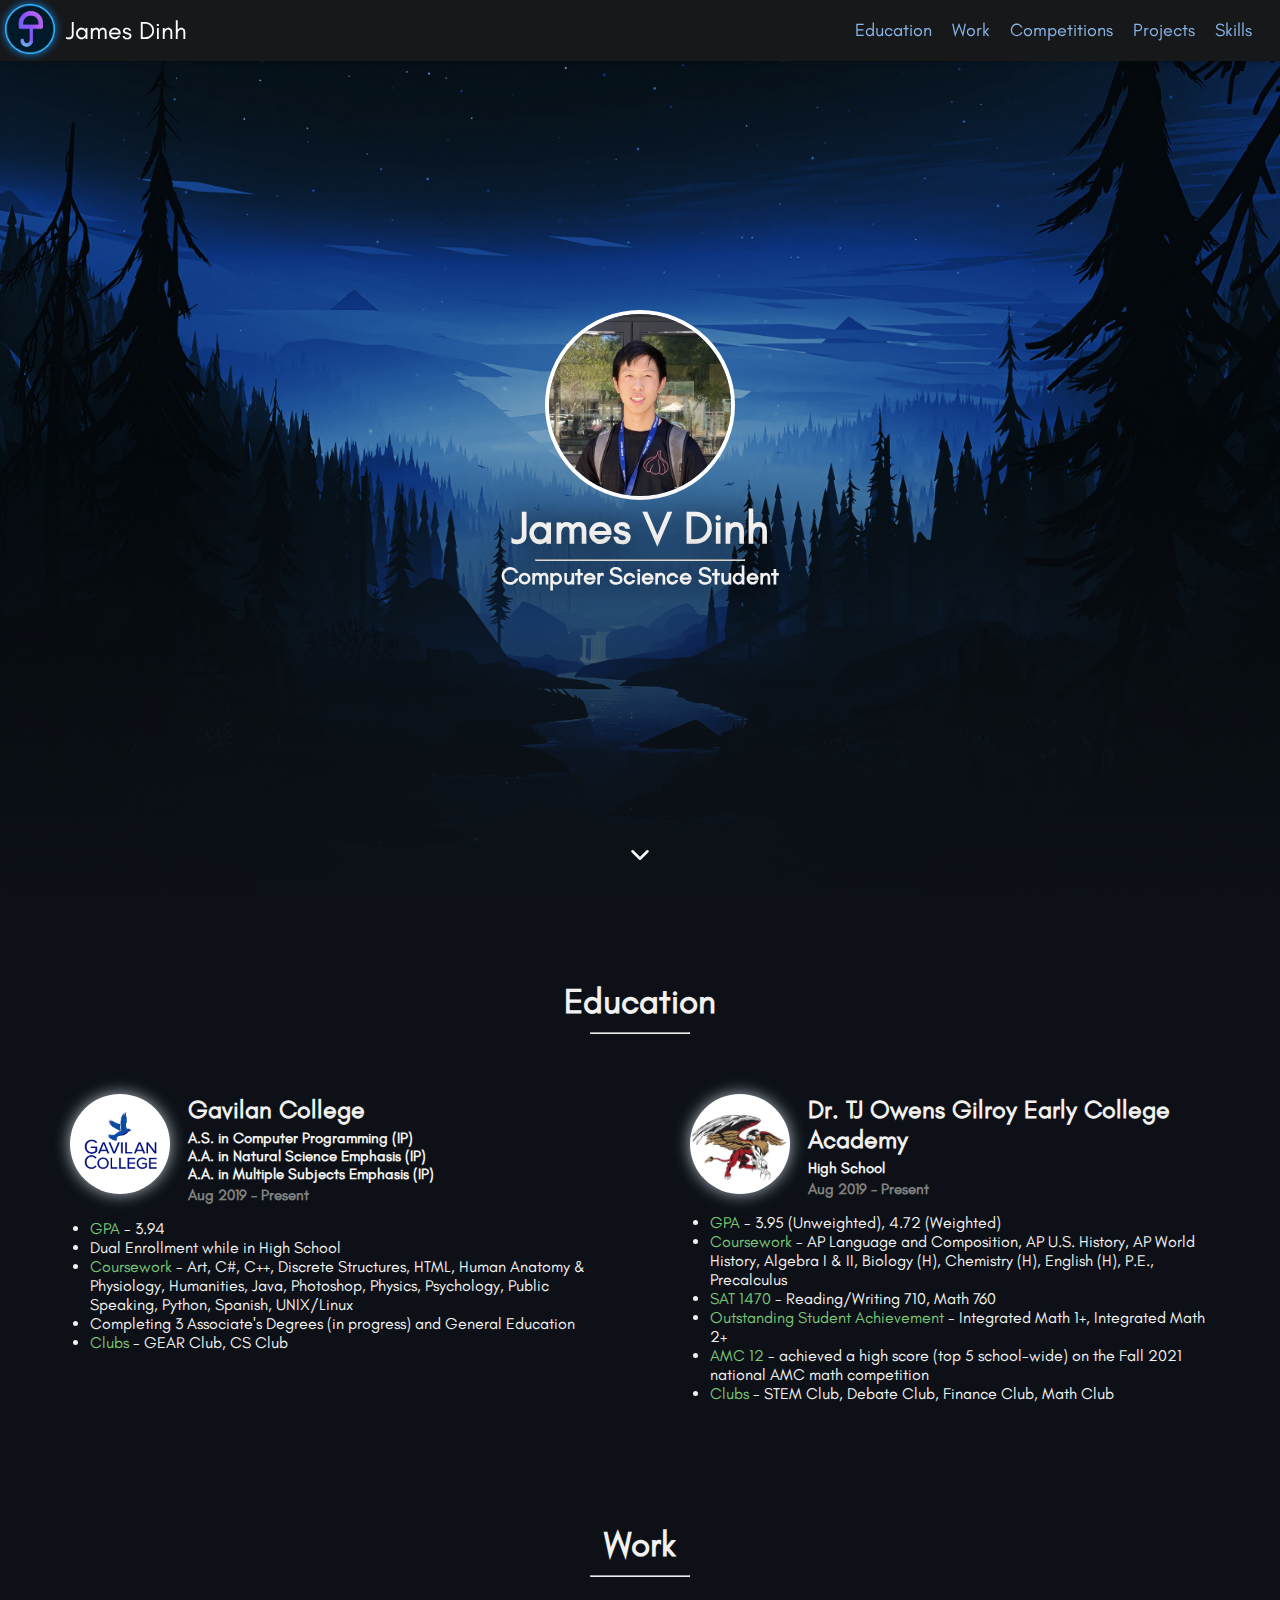
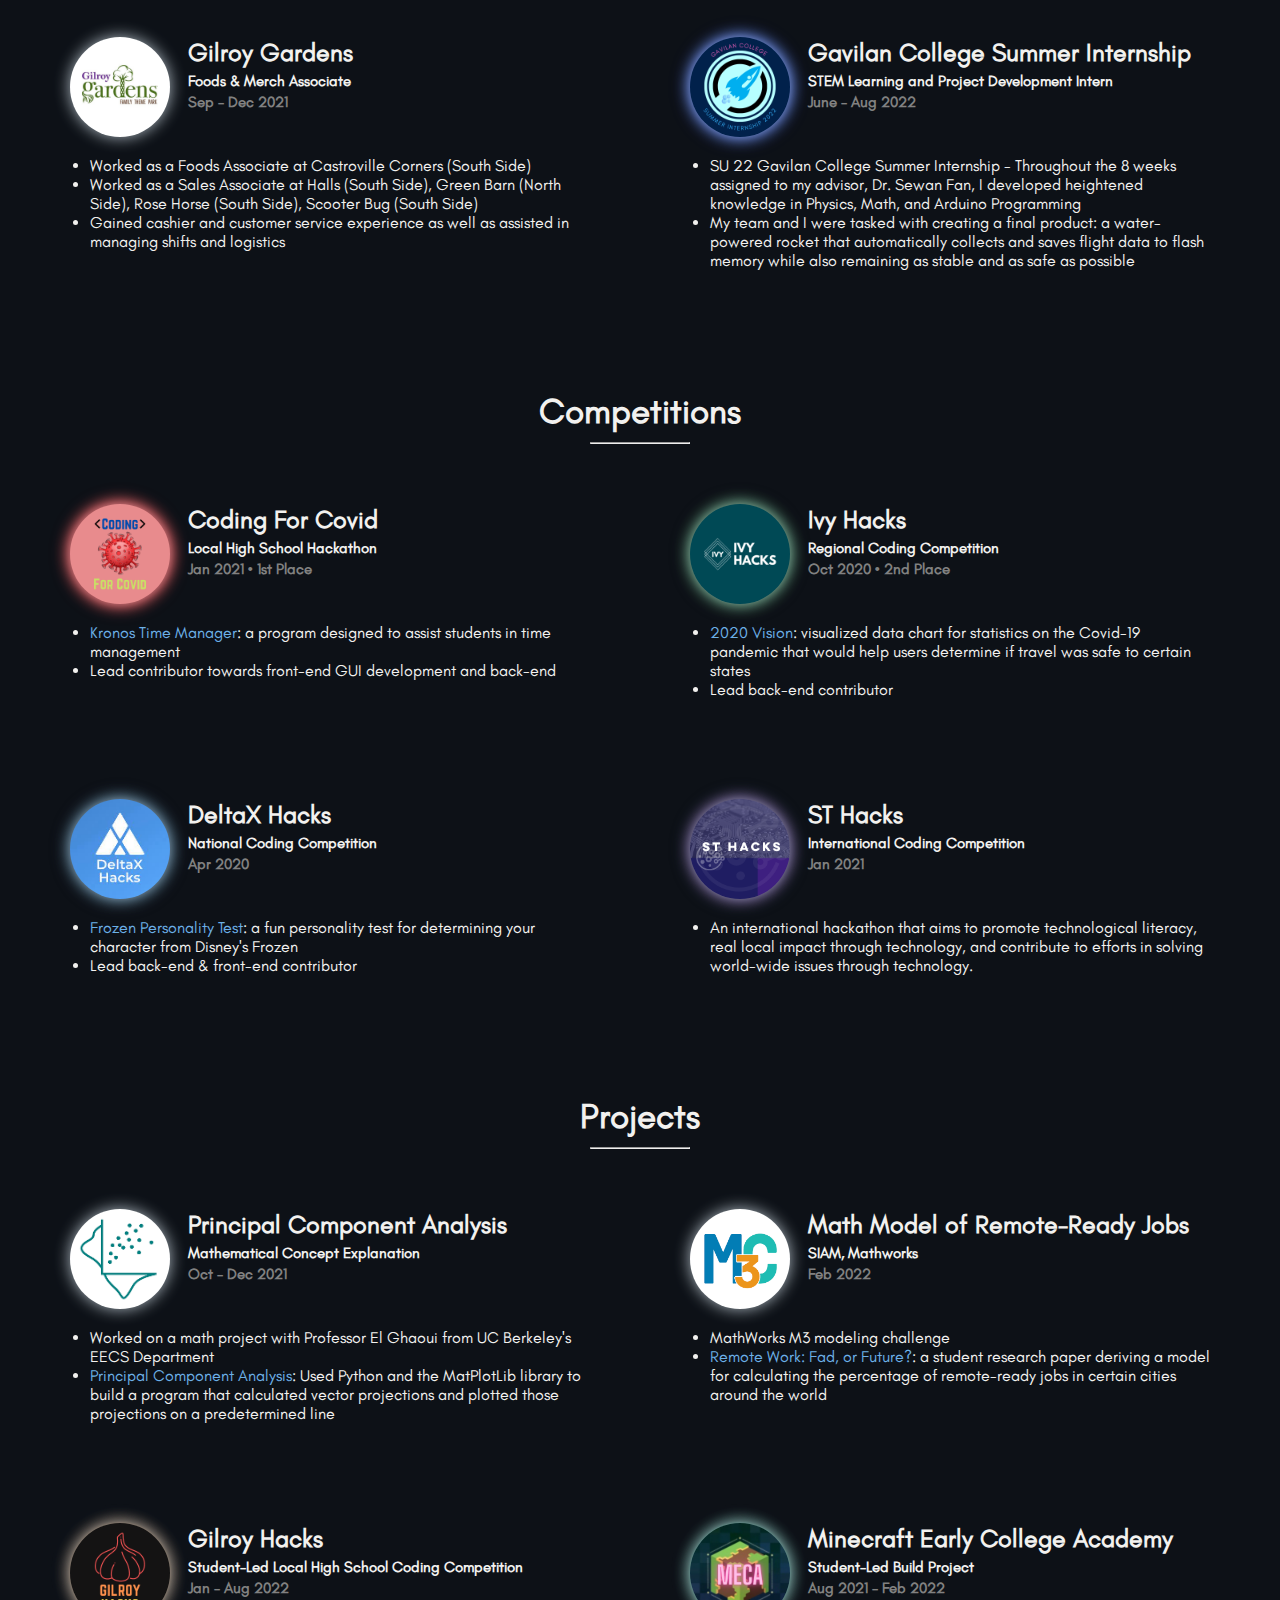
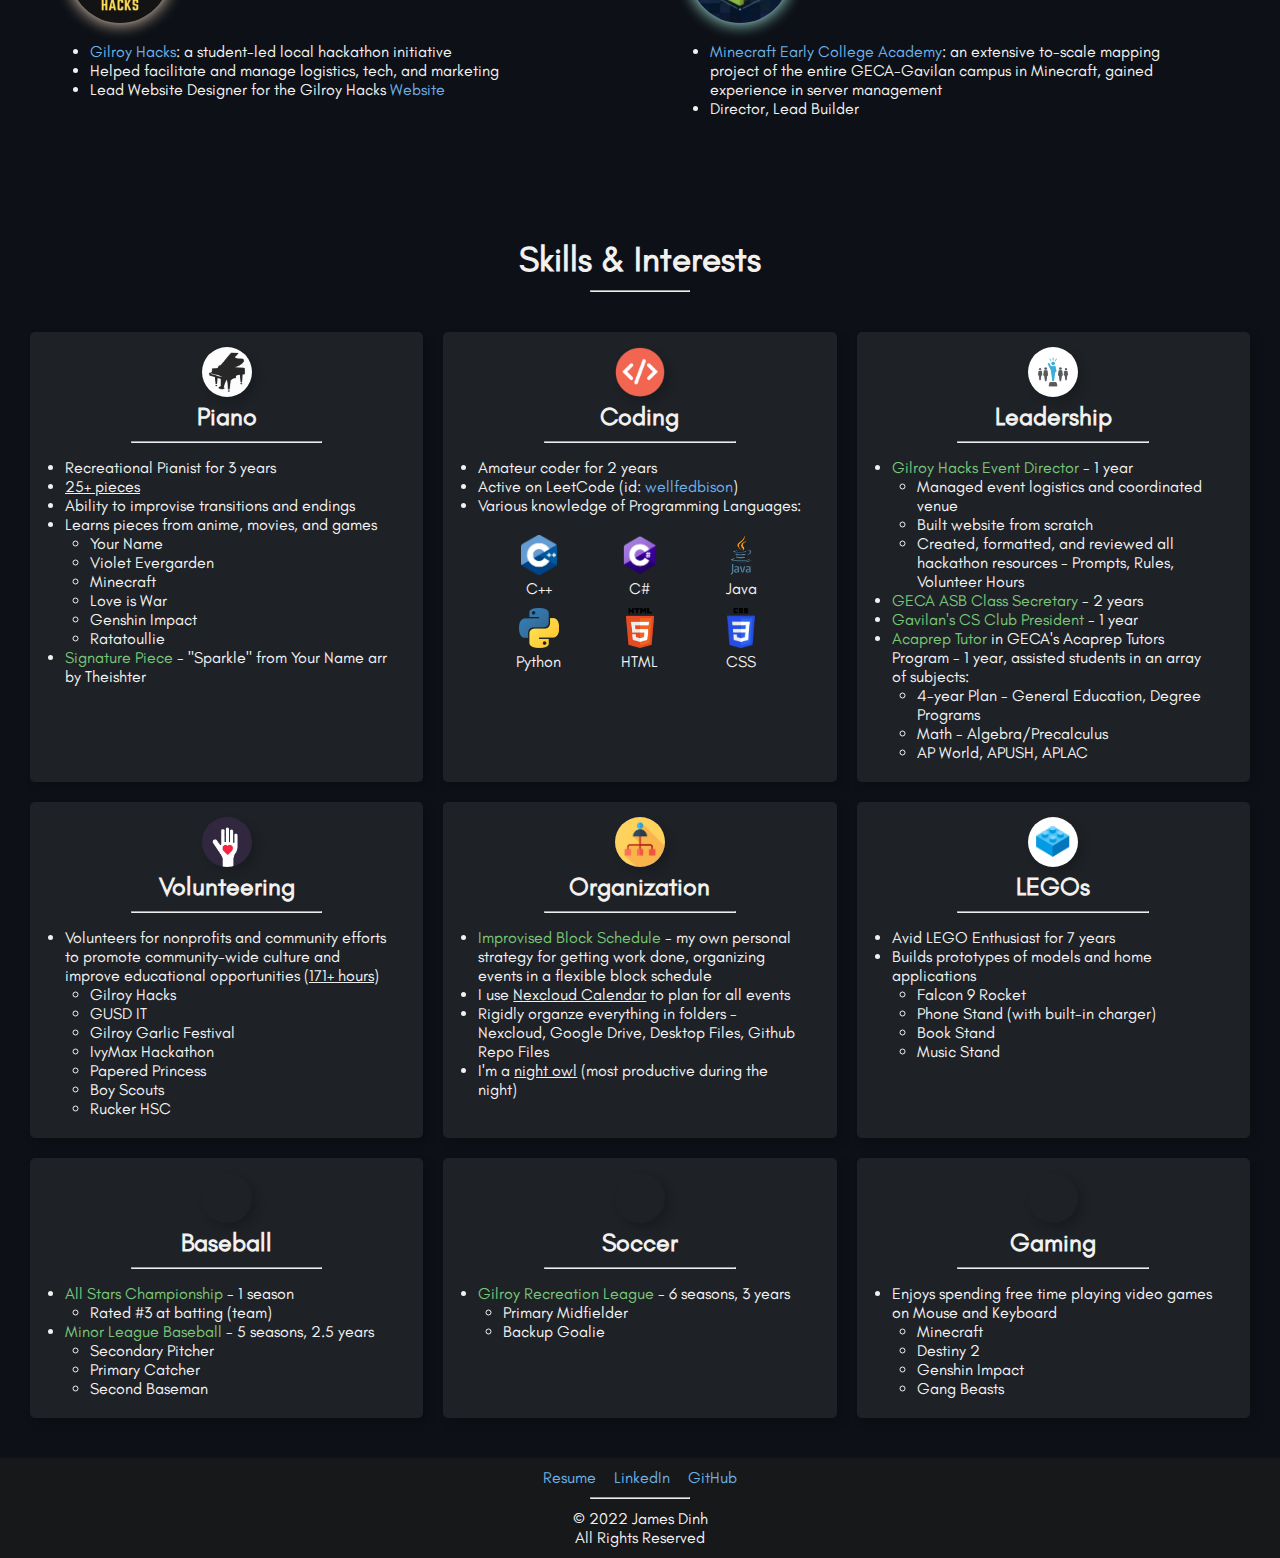
==== index.html @ d9f2cdf8 "Updated Leadership" ====
<!DOCTYPE html>
<html lang="en">
<!-- 
    Hello! Welcome to my source code... all built from scratch! For Questions or Comments, contact me at jamesdinh77 (at) protonmail (dot) com.
-->
<head>
    <meta charset="utf-8"/>
    <meta name="viewport" content="width=device-width, initial-scale=1, shrink-to-fit=no">
    <meta http-equiv="X-UA-Compatible" content="IE=edge">
    
    <title>James Dinh - Computer Science Student</title>
    <link href="css/jamesdinh.css" rel="stylesheet" type="text/css" media="all">
    <link rel="icon" href="img/jd.png">
    <meta name="author" content="James Dinh">
    <meta name="copyright" content="This site and its pages are Copyright (c) 2022 James Dinh All Rights Reserved.">
    <meta name="description" content="James Dinh - A Computer Science student aspiring to be a software engineer">
    <meta name="keywords" content="James Dinh, James V Dinh, James Vu Dinh, jamesvdinh, GECA, Dr. TJ Owens Gilroy Early College Academy, Gavilan College, Computer Science, CS">
    
    <script defer data-domain="jamesdinh.me" src="https://plausible.jamesdinh.me/js/plausible.js"></script>
    <style>
        @font-face {
            font-family: "Glacial Indifference";
            src: url("font/GlacialIndifference-Regular.otf") format('opentype');
            font-display: swap;
        }

        body {
            position: relative;
            background-color: #0d1117 !important;
            background-image: "../img/mountains.jpg";
            color: #f2f1ef !important;
            font-family: "Glacial Indifference";
        }
    </style>
    <!--For icons, go here: https://iconsvg.xyz/ -->
</head>

<body>
    <!--Nav-->
    <nav>
        <a href="./">
            <img id="logo" src="img/jd.png" height="50" width="50" alt="logo"/>
            <div id="title">James Dinh</div>
        </a>
        <input type="checkbox" id="check">
        <label for="check" class="checkbtn">
            <p id="cat">ᓚᘏᗢ</p> <img src="img/bars.png" height="20" width="25" alt="Bars"/>
        </label>
        <ul>
            <li><a onclick="uncheck('check')" href="#education">Education</a></li>
            <li><a onclick="uncheck('check')" href="#work">Work</a></li>
            <li><a onclick="uncheck('check')" href="#competitions">Competitions</a></li>
            <li><a onclick="uncheck('check')" href="#projects">Projects</a></li>
            <li><a onclick="uncheck('check')" href="#skills">Skills</a></li>
        </ul>
    </nav>
    <!--Front Page-->
    <header>
        <div class="entrance-background">
            <!--JavaScript to change background when Day/Night-->
            <script src="js/dynamic-background.js"></script>
            <div id="entrance">
                <img id="profile" src="img/profile_2.jpg" alt="Profile"/>
                <h1 id="entrance-title">James V Dinh</h1>
                <hr id="entrance-line">
                <h2 id="entrance-subtitle">Computer Science Student</h2>
                <div id="entrance-arrow">
                    <a href="#education" class="link">
                        <svg xmlns="http://www.w3.org/2000/svg" width="30" height="30" viewBox="0 0 24 24" fill="none" stroke="#fff" stroke-width="2" stroke-linecap="round" stroke-linejoin="round"><path d="M6 9l6 6 6-6"/></svg>
                    </a>
                </div>
        </div>
    </header>
    <!--Main Content-->
    <main>
        <section id="education">
            <h2 class="topic">Education</h2>
            <hr class="line">
            <div class="topic-container">
                <article class="topic-box">
                    <div class="article-header">
                        <div class="article-img">
                            <img src="img/gavilan.png" loading="lazy" alt="Gavilan Logo">
                        </div>
                        <div class="article-title-box">
                            <h3 class="article-title">Gavilan College</h3>
                            <h4 class="article-subtitle">
                                A.S. in Computer Programming (IP)<br>
                                A.A. in Natural Science Emphasis (IP)<br>
                                A.A. in Multiple Subjects Emphasis (IP)
                            </h4>
                            <h5 class="article-date">Aug 2019 - Present</h5>
                        </div>
                    </div>
                    <div class="article-description">
                        <ul>
                            <li><span class="description-header">GPA</span> - 3.94</li>
                            <li>Dual Enrollment while in High School</li>
                            <li><span class="description-header">Coursework</span> - Art, C#, C++, Discrete Structures, HTML, Human Anatomy & Physiology, Humanities, Java, Photoshop, Physics, Psychology, Public Speaking, Python, Spanish, UNIX/Linux</li>
                            <li>Completing 3 Associate's Degrees (in progress) and General Education</li>
                            <li><span class="description-header">Clubs</span> - GEAR Club, CS Club</li>
                        </ul>
                    </div>
                </article>
                <article class="topic-box">
                    <div class="article-header">
                        <div class="article-img">
                            <img src="img/geca.jpg" loading="lazy" alt="GECA Logo">
                        </div>
                        <div class="article-title-box">
                            <h3 class="article-title">Dr. TJ Owens Gilroy Early College Academy</h3>
                            <h4 class="article-subtitle">High School</h4>
                            <h5 class="article-date">Aug 2019 - Present</h5>
                        </div>
                    </div>
                    <div class="article-description">
                        <ul>
                            <li><span class="description-header">GPA</span> - 3.95 (Unweighted), 4.72 (Weighted)</li>
                            <li><span class="description-header">Coursework</span> - AP Language and Composition, AP U.S. History, AP World History, Algebra I & II, Biology (H), Chemistry (H), English (H), P.E., Precalculus</li>
                            <li><span class="description-header">SAT 1470</span> - Reading/Writing 710, Math 760</li>
                            <li><span class="description-header">Outstanding Student Achievement</span> - Integrated Math 1+, Integrated Math 2+</li>
                            <li><span class="description-header">AMC 12</span> - achieved a high score (top 5 school-wide) on the Fall 2021 national AMC math competition</li>
                            <li><span class="description-header">Clubs</span> - STEM Club, Debate Club, Finance Club, Math Club</li>
                        </ul>
                    </div>
                </article>
            </div>
        </section>
        <section id="work">
            <h2 class="topic">Work</h2>
            <hr class="line">
            <div class="topic-container">
                <article class="topic-box">
                    <div class="article-header">
                        <div class="article-img">
                            <img src="img/gilroy-gardens.png" loading="lazy" alt="Gilroy Gardens Logo">
                        </div>
                        <div class="article-title-box">
                            <h3 class="article-title">Gilroy Gardens</h3>
                            <h4 class="article-subtitle">Foods & Merch Associate</h4>
                            <h5 class="article-date">Sep - Dec 2021</h5>
                        </div>
                    </div>
                    <div class="article-description">
                        <ul>
                            <li>Worked as a Foods Associate at Castroville Corners (South Side)</li>
                            <li>Worked as a Sales Associate at Halls (South Side), Green Barn (North Side), Rose Horse (South Side), Scooter Bug (South Side)</li>
                            <li>Gained cashier and customer service experience as well as assisted in managing shifts and logistics</li>
                        </ul>
                    </div>
                </article>
                <article class="topic-box">
                    <div class="article-header">
                        <div class="article-img" id="Gav-Summer-Internship">
                            <img src="img/gavilan-summer-internship.png" loading="lazy" alt="Gavilan Summer Internship Logo">
                        </div>
                        <div class="article-title-box">
                            <h3 class="article-title">Gavilan College Summer Internship</h3>
                            <h4 class="article-subtitle">STEM Learning and Project Development Intern</h4>
                            <h5 class="article-date">June - Aug 2022</h5>
                        </div>
                    </div>
                    <div class="article-description">
                        <ul>
                            <li>SU 22 Gavilan College Summer Internship - Throughout the 8 weeks assigned to my advisor, Dr. Sewan Fan, I developed heightened knowledge in Physics, Math, and Arduino Programming</li>
                            <li>My team and I were tasked with creating a final product: a water-powered rocket that automatically collects and saves flight data to flash memory while also remaining as stable and as safe as possible</li>
                        </ul>
                    </div>
                </article>
            </div>
        </section>
        <section id="competitions">
            <h2 class="topic">Competitions</h2>
            <hr class="line">
            <div class="topic-container">
                <article class="topic-box">
                    <div class="article-header">
                        <div class="article-img" id="Coding-For-Covid">
                            <img src="img/coding-for-covid.png" loading="lazy" alt="Coding For Covid Logo">
                        </div>
                        <div class="article-title-box">
                            <h3 class="article-title">Coding For Covid</h3>
                            <h4 class="article-subtitle">Local High School Hackathon</h4>
                            <h5 class="article-date">Jan 2021 • 1st Place</h5>
                        </div>
                    </div>
                    <div class="article-description">
                        <ul>
                            <li><a class="link" target="_blank" href="https://github.com/wellfedbison/Kronos">Kronos Time Manager</a>: a program designed to assist students in time management</li>
                            <li>Lead contributor towards front-end GUI development and back-end</li>
                        </ul>
                    </div>
                </article>
                <article class="topic-box">
                    <div class="article-header">
                        <div class="article-img" id="IvyHacks">
                            <img src="img/ivy-hacks.png" loading="lazy" alt="IvyHacks Logo">
                        </div>
                        <div class="article-title-box">
                            <h3 class="article-title">Ivy Hacks</h3>
                            <h4 class="article-subtitle">Regional Coding Competition</h4>
                            <h5 class="article-date">Oct 2020 • 2nd Place</h5>
                        </div>
                    </div>
                    <div class="article-description">
                        <ul>
                            <li><a class="link" target="_blank" href="https://github.com/wellfedbison/2020-Vision">2020 Vision</a>: visualized data chart for statistics on the Covid-19 pandemic that would help users determine if travel was safe to certain states</li>
                            <li>Lead back-end contributor</li>
                        </ul>
                    </div>
                </article>
                <article class="topic-box">
                    <div class="article-header">
                        <div class="article-img" id="DeltaX">
                            <img src="img/deltax-hacks.jpg" loading="lazy" alt="DeltaX Hacks Logo">
                        </div>
                        <div class="article-title-box">
                            <h3 class="article-title">DeltaX Hacks</h3>
                            <h4 class="article-subtitle">National Coding Competition</h4>
                            <h5 class="article-date">Apr 2020</h5>
                        </div>
                    </div>
                    <div class="article-description">
                        <ul>
                            <li><a class="link" target="_blank" href="https://github.com/wellfedbison/Frozen-Personality-Test">Frozen Personality Test</a>: a fun personality test for determining your character from Disney's Frozen</li>
                            <li>Lead back-end & front-end contributor</li>
                        </ul>
                    </div>
                </article>
                <article class="topic-box">
                    <div class="article-header">
                        <div class="article-img" id="STHacks">
                            <img src="img/st-hacks.png" loading="lazy" alt="DeltaX Hacks Logo">
                        </div>
                        <div class="article-title-box">
                            <h3 class="article-title">ST Hacks</h3>
                            <h4 class="article-subtitle">International Coding Competition</h4>
                            <h5 class="article-date">Jan 2021</h5>
                        </div>
                    </div>
                    <div class="article-description">
                        <ul>
                            <li>An international hackathon that aims to promote technological literacy, real local impact through technology, and contribute to efforts in solving world-wide issues through technology.</li>
                        </ul>
                    </div>
                </article>
            </div>
        </section>
        <section id="projects">
            <h2 class="topic">Projects</h2>
            <hr class="line">
            <div class="topic-container">
                <article class="topic-box">
                    <div class="article-header">
                        <div class="article-img">
                            <img src="img/pca.png" loading="lazy" alt="PCA">
                        </div>
                        <div class="article-title-box">
                            <h3 class="article-title">Principal Component Analysis</h3>
                            <h4 class="article-subtitle">Mathematical Concept Explanation</h4>
                            <h5 class="article-date">Oct - Dec 2021</h5>
                        </div>
                    </div>
                    <div class="article-description">
                        <ul>
                            <li>Worked on a math project with Professor El Ghaoui from UC Berkeley's EECS Department</li>
                            <li><a class="link" target="_blank" href="https://github.com/wellfedbison/PCA">Principal Component Analysis</a>: Used Python and the MatPlotLib library to build a program that calculated vector projections and plotted those projections on a predetermined line</li>
                        </ul>
                    </div>
                </article>
                <article class="topic-box">
                    <div class="article-header">
                        <div class="article-img">
                            <img src="img/math-works.png" loading="lazy" alt="MathWorks Logo">
                        </div>
                        <div class="article-title-box">
                            <h3 class="article-title">Math Model of Remote-Ready Jobs</h3>
                            <h4 class="article-subtitle">SIAM, Mathworks</h4>
                            <h5 class="article-date">Feb 2022</h5>
                        </div>
                    </div>
                    <div class="article-description">
                        <ul>
                            <li>MathWorks M3 modeling challenge</li>
                            <li><a class="link" target="_blank" href="https://nextcloud.andrewkdinh.com/s/nz5QxkoFFie2SeK">Remote Work: Fad, or Future?</a>: a student research paper deriving a model for calculating the percentage of remote-ready jobs in certain cities around the world</li>
                        </ul>
                    </div>
                </article>
                <article class="topic-box">
                    <div class="article-header">
                        <div class="article-img" id="GilroyHacks">
                            <img src="img/gilroy-hacks.png" loading="lazy" alt="GilroyHacks Logo">
                        </div>
                        <div class="article-title-box">
                            <h3 class="article-title">Gilroy Hacks</h3>
                            <h4 class="article-subtitle">Student-Led Local High School Coding Competition</h4>
                            <h5 class="article-date">Jan - Aug 2022</h5>
                        </div>
                    </div>
                    <div class="article-description">
                        <ul>
                            <li><a class="link" target="_blank" href="https://gilroyhacks.com/">Gilroy Hacks</a>: a student-led local hackathon initiative</li>
                            <li>Helped facilitate and manage logistics, tech, and marketing</li>
                            <li>Lead Website Designer for the Gilroy Hacks <a class="link" target="_blank" href="https://gilroyhacks.com/">Website</a></li>
                        </ul>
                    </div>
                </article>
                <article class="topic-box">
                    <div class="article-header">
                        <div class="article-img" id="MECA">
                            <img src="img/meca.png" loading="lazy" alt="MECA Logo">
                        </div>
                        <div class="article-title-box">
                            <h3 class="article-title">Minecraft Early College Academy</h3>
                            <h4 class="article-subtitle">Student-Led Build Project</h4>
                            <h5 class="article-date">Aug 2021 - Feb 2022</h5>
                        </div>
                    </div>
                    <div class="article-description">
                        <ul>
                            <li><a class="link" target="_blank" href="https://build.andrewkdinh.com/">Minecraft Early College Academy</a>: an extensive to-scale mapping project of the entire GECA-Gavilan campus in Minecraft, gained experience in server management</li>
                            <li>Director, Lead Builder</li>
                        </ul>
                    </div>
                </article>
            </div>
        </section>
        <section id="skills">
            <h2 class="topic">Skills & Interests</h2>
            <hr class="line">
            <div id="card-container">
                <article class="card">
                    <div class="card-topic-header">
                        <div class="article-img">
                            <img class="icon" src="img/piano.jpg" loading="lazy" alt="Piano"/>
                        </div>
                        <h2 class="card-title">Piano</h2>
                    </div>
                    <hr class="card-line">
                    <div class="card-description">
                        <ul>
                            <li>Recreational Pianist for 3 years</li>
                            <li><span class="text-emphasis">25+ pieces</span></li>
                            <li>Ability to improvise transitions and endings</li>
                            <li>Learns pieces from anime, movies, and games
                                <ul style="margin-left: 25px">
                                    <li>Your Name</li>
                                    <li>Violet Evergarden</li>
                                    <li>Minecraft</li>
                                    <li>Love is War</li>
                                    <li>Genshin Impact</li>
                                    <li>Ratatoullie</li>
                                </ul>
                            </li>
                            <li><span class="description-header">Signature Piece</span> - "Sparkle" from Your Name arr by Theishter</li>
                        </ul>
                    </div>
                </article>
                <article class="card">
                    <div class="card-topic-header">
                        <div class="article-img">
                            <img class="icon" src="img/code.png" loading="lazy" alt="coding"/>
                        </div>
                        <h2 class="card-title">Coding</h2>
                    </div>
                    <hr class="card-line">
                    <div class="card-description">
                        <ul>
                            <li>Amateur coder for 2 years</li>
                            <li>Active on LeetCode (id: <a class="link" target="_blank" href="https://leetcode.com/wellfedbison/">wellfedbison</a>)</li>
                            <li>Various knowledge of Programming Languages:</li>
                        </ul>
                        <div class="icon-gallery">
                            <div class="gallery-icon"><img class="small-icon" loading="lazy" alt="c++" src="img/c++.png"/><br>C++</div>
                            <div class="gallery-icon"><img class="small-icon" loading="lazy" alt="c#" src="img/csharp.png"/><br>C#</div>
                            <div class="gallery-icon"><img class="small-icon" loading="lazy" alt="java" src="img/java.png"/><br>Java</div>
                            <div class="gallery-icon"><img class="small-icon" loading="lazy" alt="python" src="img/python.png"/><br>Python</div>
                            <div class="gallery-icon"><img class="small-icon" loading="lazy" alt="html" src="img/html.png"/><br>HTML</div>
                            <div class="gallery-icon"><img class="small-icon" loading="lazy" alt="css" src="img/css.png"/><br>CSS</div>
                        </div>
                    </div>
                </article>
                <article class="card">
                    <div class="card-topic-header">
                        <div class="article-img">
                            <img class="icon" src="img/leader.jpg" loading="lazy" alt="leadership"/>
                        </div>
                        <h2 class="card-title">Leadership</h2>
                    </div>
                    <hr class="card-line">
                    <div class="card-description">
                        <ul>
                            <li><span class="description-header">Gilroy Hacks Event Director</span> - 1 year</li>
                                <ul style="margin-left: 25px">
                                    <li>Managed event logistics and coordinated venue</li>
                                    <li>Built website from scratch</li>
                                    <li>Created, formatted, and reviewed all hackathon resources - Prompts, Rules, Volunteer Hours</li>
                                </ul>
                            </li>
                            <li><span class="description-header">GECA ASB Class Secretary</span> - 2 years</li>
                            <li><span class="description-header">Gavilan's CS Club President</span> - 1 year</li>
                            <li><span class="description-header">Acaprep Tutor</span> in GECA's Acaprep Tutors Program - 1 year, assisted students in an array of subjects:
                                <ul style="margin-left: 25px">
                                    <li>4-year Plan - General Education, Degree Programs</li>
                                    <li>Math - Algebra/Precalculus</li>
                                    <li>AP World, APUSH, APLAC</li>
                                </ul>
                            </li>
                        </ul>
                    </div>
                </article>
                <article class="card">
                    <div class="card-topic-header">
                        <div class="article-img">
                            <img class="icon" src="img/volunteering.jpg" loading="lazy" alt="volunteering"/>
                        </div>
                        <h2 class="card-title">Volunteering</h2>
                    </div>
                    <hr class="card-line">
                    <div class="card-description">
                        <ul>
                            <li>Volunteers for nonprofits and community efforts to promote community-wide culture and improve educational opportunities (<span class="text-emphasis">171+ hours</span>)
                                <ul style="margin-left: 25px">
                                    <li>Gilroy Hacks</li>
                                    <li>GUSD IT</li>
                                    <li>Gilroy Garlic Festival</li>
                                    <li>IvyMax Hackathon</li>
                                    <li>Papered Princess</li>
                                    <li>Boy Scouts</li>
                                    <li>Rucker HSC</li>
                                </ul>
                            </li>
                        </ul>
                    </div>
                </article>
                <article class="card">
                    <div class="card-topic-header">
                        <div class="article-img">
                            <img class="icon" src="img/organization.png" loading="lazy" alt="organization"/>
                        </div>
                        <h2 class="card-title">Organization</h2>
                    </div>
                    <hr class="card-line">
                    <div class="card-description">
                        <ul>
                            <li><span class="description-header">Improvised Block Schedule</span> - my own personal strategy for getting work done, organizing events in a flexible block schedule</li>
                            <li>I use <span class="text-emphasis">Nexcloud Calendar</span> to plan for all events</li>
                            <li>Rigidly organze everything in folders - Nexcloud, Google Drive, Desktop Files, Github Repo Files</li>
                            <li>I'm a <span class="text-emphasis">night owl</span> (most productive during the night)</li>
                        </ul>
                    </div>
                </article>
                <article class="card">
                    <div class="card-topic-header">
                        <div class="article-img">
                            <img class="icon" src="img/lego.jpg" loading="lazy" alt="lego"/>
                        </div>
                        <h2 class="card-title">LEGOs</h2>
                    </div>
                    <hr class="card-line">
                    <div class="card-description">
                        <ul>
                            <li>Avid LEGO Enthusiast for 7 years</li>
                            <li>Builds prototypes of models and home applications
                                <ul style="margin-left: 25px">
                                    <li>Falcon 9 Rocket</li>
                                    <li>Phone Stand (with built-in charger)</li>
                                    <li>Book Stand</li>
                                    <li>Music Stand</li>
                                </ul>
                            </li>
                        </ul>
                    </div>
                </article>
                <article class="card">
                    <div class="card-topic-header">
                        <div class="article-img">
                            <img class="icon" src="img/baseball.png" loading="lazy" alt="baseball"/>
                        </div>
                        <h2 class="card-title">Baseball</h2>
                    </div>
                    <hr class="card-line">
                    <div class="card-description">
                        <ul>
                            <li><span class="description-header">All Stars Championship</span> - 1 season</li>
                            <ul style="margin-left: 25px">
                                <li>Rated #3 at batting (team)</li>
                            </ul>
                            <li><span class="description-header">Minor League Baseball</span> - 5 seasons, 2.5 years
                                <ul style="margin-left: 25px">
                                    <li>Secondary Pitcher</li>
                                    <li>Primary Catcher</li>
                                    <li>Second Baseman</li>
                                </ul>
                            </li>
                        </ul>
                    </div>
                </article>
                <article class="card">
                    <div class="card-topic-header">
                        <div class="article-img">
                            <img class="icon" src="img/soccer.png" loading="lazy" alt="soccer"/>
                        </div>
                        <h2 class="card-title">Soccer</h2>
                    </div>
                    <hr class="card-line">
                    <div class="card-description">
                        <ul>
                            <li><span class="description-header">Gilroy Recreation League</span> - 6 seasons, 3 years
                                <ul style="margin-left: 25px">
                                    <li>Primary Midfielder</li>
                                    <li>Backup Goalie</li>
                                </ul>
                            </li>
                        </ul>
                    </div>
                </article>
                <article class="card">
                    <div class="card-topic-header">
                        <div class="article-img">
                            <img class="icon" src="img/gaming.jpg" loading="lazy" alt="gaming"/>
                        </div>
                        <h2 class="card-title">Gaming</h2>
                    </div>
                    <hr class="card-line">
                    <div class="card-description">
                        <ul>
                            <li>Enjoys spending free time playing video games on Mouse and Keyboard
                                <ul style="margin-left: 25px">
                                    <li>Minecraft</li>
                                    <li>Destiny 2</li>
                                    <li>Genshin Impact</li>
                                    <li>Gang Beasts</li>
                                </ul>
                            </li>
                        </ul>
                    </div>
                </article>
            </div>
        </section>
    </main>
    <!--Footer-->
    <footer>
        <ul>
            <li><a class="link" target="_blank" href="https://nextcloud.andrewkdinh.com/s/2QaRk3j8iWZZfaJ">Resume</a></li>
            <li><a class="link" target="_blank" href="https://www.linkedin.com/in/james-dinh-761740238/">LinkedIn</a></li>
            <li><a class="link" target="_blank" href="https://github.com/wellfedbison">GitHub</a></li>
        </ul>
        <hr class="line">
        © 2022 James Dinh <br>
        All Rights Reserved
    </footer>
<script src="js/checkbox.js"></script>
</body>
</html>
---- css/jamesdinh.css ----
/*
Welcome to my CSS -> Candid Super Scripts
*/
html {
    scroll-behavior: smooth;
}

* {
    margin: 0;
    padding: 0;
    box-sizing: border-box;
}

nav {
    background: rgb(23, 24, 26);
    height: 60.5px;
    width: 100%;
    overflow: hidden;
    top: 0;
    left: 0;
    position: fixed;
    flex-wrap: nowrap;
    z-index: 100;
    box-shadow: 0 1px 6px 0 rgb(0 0 0 / 20%);
}

/* wildcard for all objects inside nav */
nav * {
    padding: 0;
    margin: 1px 1px;
    text-decoration: none;
    list-style: none;
    box-sizing: border-box;
    z-index: 100;
}

nav ul {
    float: right;
    margin-right: 20px;
}

nav li {
    display: inline-block;
    line-height: 58px;
    margin: 0 7px;
}

nav a {
    color:rgb(136, 180, 231);
    font-size: 18px;
}

nav a.active,a:hover {
    color: rgb(111, 129, 138);
    transition: .5s;
}

#logo {
    filter: drop-shadow(0 0 0.25rem rgb(20, 130, 220));
    margin: 4px 0 0 4px;
}

#cat {
    display: inline-block;
    font-size: 25px;
}

.checkbtn {
    font-size: 30px;
    color: white;
    float: right;
    line-height: 60px;
    margin-right: 20px;
    cursor: pointer;
    display: none;
}

#title {
    display: inline-block;
    color: white;
    font-size: 25px;
    padding: 14px 10px 10px 10px;
    position: fixed;
}

#check {
    display: none;
}

@media (max-width: 1100px) {
    #card-container {
        grid-template-columns: repeat(2, 1fr) !important;
    }
}
@media (max-width: 900px) {
    .topic-container {
        grid-template-columns: 1fr !important;
    }

}
@media (max-width: 700px) {
    .checkbtn {
        display: inline-block;
    }
    nav ul {
        position: fixed;
        width: 100%;
        height: 280px;
        margin-top: 0px;
        margin-left: 0;
        background: #14161a;
        text-align: center;
        visibility: hidden;
    }
    nav ul li {
        display: block;
        margin: 20px 0;
        line-height: 30px;
    }
    #check:checked ~ul {
        visibility: visible;
        animation: dropdown 0.5s ease;
    }
    #card-container {
        grid-template-columns: repeat(1, 1fr) !important;
    }
}
@media (max-width: 600px) {
    .article-header, .article-title-box, .article-title, .article-subtitle, .article-date {
        display: grid !important;
        justify-content: center;
        text-align: center;
        margin-left: 0 !important;
    }
}
@media (max-width: 400px) {
    #cat {
        display: none;
    }
    .icon-gallery {
        grid-template-columns: repeat(2, 1fr) !important;
    }
}
@media (max-width: 270px) {
    #title {
        display: none;
    }
    .icon-gallery {
        grid-template-columns: repeat(2, 1fr) !important;
    }
}

@keyframes dropdown{
    0% {
      opacity: 0;
      transform: translateY(-30px);
    }
    20% {
      transform: translateY(0px);
      opacity: 1;
    }
    40% {
      transform: translateY(-7px);
    }
    100% {
      transform: translateY(0px);
    }
  }

header {
    width: 100%;
    height: 100%;
    margin: auto;
}

.entrance-background {
    background-image: url(../img/mountains-2.jpg);
    background-position: center;
    background-size: cover;
    background-repeat: no-repeat;
    background-attachment: fixed;
    height: 100vh;
}

#entrance {
    width: 100%;
    height: 100%;
    display: flex;
    flex-flow: column nowrap;
    justify-content: center;
    align-items: center;

    text-align: center;
    position: relative;
    background-image: linear-gradient(#0d111733 50%, #0d11175e 60%, #0d1117 100%);
}

#profile {
    margin-bottom: 0px;
    width: 190px;
    height: 190px;
    min-width: 140px;
    max-width: 190px;
    border-radius: 50%;
    border: 4px solid rgb(255, 255, 255);
}

#entrance-title {
    font-size: 45px;
    filter: drop-shadow(0 0 1rem rgb(0, 0, 0));
}

#entrance-line {
    width: 210px;
    margin: 5px 0 0 0;
    filter: drop-shadow(0 0 1rem rgb(0, 0, 0));
}

#entrance-subtitle {
    filter: drop-shadow(0 0 1rem rgb(0, 0, 0));
}

#entrance-arrow {
    max-height: 90px;
    max-width: 35px;
    height: 50px;
    position: absolute;
    bottom: 10px;
    float: bottom;
    animation: bounce 3s infinite;
}

@keyframes bounce {
    0%, 20%, 50%, 80%, 100% {
      transform: translateY(0);
    }
    40% {
      transform: translateY(-5px);
    }
    60% {
      transform: translateY(-3px);
    }
}

main {
    width: 100%;
    padding: 10px 0 10px 0;
    align-items: center;
    justify-content: center;
    text-align: center;
    position: relative;
    margin: auto;
    display: grid;
    padding-bottom: 30px;
}

section {
    width: auto;
    padding: 70px 0px 0 0px;
    text-align: center;
    align-items: center;
    max-width: 1500px;
}

.topic {
    width: auto;
    font-size: 35px;
    padding: 0 20px 0 20px;
}

.topic-container {
    width: auto;
    padding: 0px 20px 0px 20px;
    align-content: stretch;
    display: grid;
    flex-flow: column nowrap;
    grid-template-columns: repeat(2, 1fr);
}

.topic-box {
    height: auto;
    padding: 20px 20px 20px 20px;
    margin: 30px 30px 30px 30px;
    display: block;
    border-radius: 5px;
    border: 0px solid rgb(34, 34, 34);
}

.article-img {
    width: auto;
    height: auto;
}

.article-header {
    display: flex;
    align-content: stretch;
    padding-bottom: 15px;
}

article.topic-box img {
    min-width: 50px;
    max-width: 100px;
    border-radius: 50%;
    filter: drop-shadow(0 0 0.5rem rgb(175, 186, 194));
}

.article-title-box {
    text-align: left;
    width: auto;
    display: block;
    margin-left: 18px;
}

.article-title {
    font-size: 25px;
    padding-bottom: 5px;
}

.article-subtitle {
    font-size: 15px;
    padding-bottom: 3px;
}

.article-date {
    font-size: 15px;
    color:rgb(129, 129, 129)
}

.article-description {
    padding-left: 20px;
    text-align: left;
}

.description-header {
    color: #79c676;
}

.text-emphasis {
    text-decoration: underline;
}

#Gav-Summer-Internship {
    filter: drop-shadow(0 0 0.25rem rgb(0, 47, 202));
}

#Coding-For-Covid {
    filter: drop-shadow(0 0 0.25rem rgb(255, 4, 4));
}

#IvyHacks {
    filter: drop-shadow(0 0 0.25rem rgba(2, 139, 43, 0.596));
}

#DeltaX {
    filter: drop-shadow(0 0 0.25rem rgb(3, 50, 82));
}

#STHacks {
    filter: drop-shadow(0 0 0.25rem rgb(37, 3, 82));
}

#GilroyHacks {
    filter: drop-shadow(0 0 0.1rem rgb(124, 78, 36));
}

#MECA {
    filter: drop-shadow(0 0 0.1rem rgb(36, 124, 102));
}

.topic-box:hover {
    box-shadow: 8px 8px 10px rgb(0 0 0 / 20%);
    margin: 28px 32px 32px 28px;
    border: 1px solid rgb(34, 34, 34);
    transition: .5s;
}

.card:hover {
    box-shadow: 13px 13px 10px rgb(0 0 0 / 20%);
    margin: 8px 12px 12px 8px;
    transition: .5s;
}

#card-container {
    width: auto;
    padding: 20px 20px 0px 20px;
    align-content: stretch;
    display: grid;
    grid-template-columns: repeat(3, 1fr);
}

.card {
    background-color: #1e2227;
    margin: 10px;
    border-radius: 5px;
    box-shadow: 5px 5px 10px rgb(0 0 0 / 20%);
    padding: 15px 5px 10px 5px;
}

.card-topic-header {
    display: grid;
}

.card-title {
    font-size: 25px;
}

.card-description {
    text-align: left;
    padding: 5px 30px 10px 30px;
}

.icon-gallery {
    display: grid;
    padding: 10px 10px 5px 10px;
    grid-template-columns: repeat(3, 1fr);
    text-align: center;
    justify-content: center;
}

.gallery-icon {
    padding-top: 10px;
}

.icon {
    width: 50px;
    height: 50px;
    border-radius: 50%;
    box-shadow: 5px 5px 10px rgb(0 0 0 / 20%);
}

.small-icon {
    height: 40px;
    width: auto;
}

.line {
    width: 100px;
    margin: 10px auto;
}

.card-line {
    width: 50%;
    margin: 10px auto;
}

.link {
    color:rgb(108, 176, 231);
    text-decoration: none;
    cursor: pointer;
}

footer {
    width: auto;
    height: 100px;
    background-color: rgb(23, 24, 26);
    justify-content: center;
    align-items: center;
    text-align: center;
    padding: 10px 20px 20px 20px;
    flex-flow: row wrap;
}

footer ul {
    float: top;
}

footer li {
    display: inline-block;
    margin: 0 7px;
}

footer a {
    color:rgb(108, 176, 231);
    font-size: 16px;
}
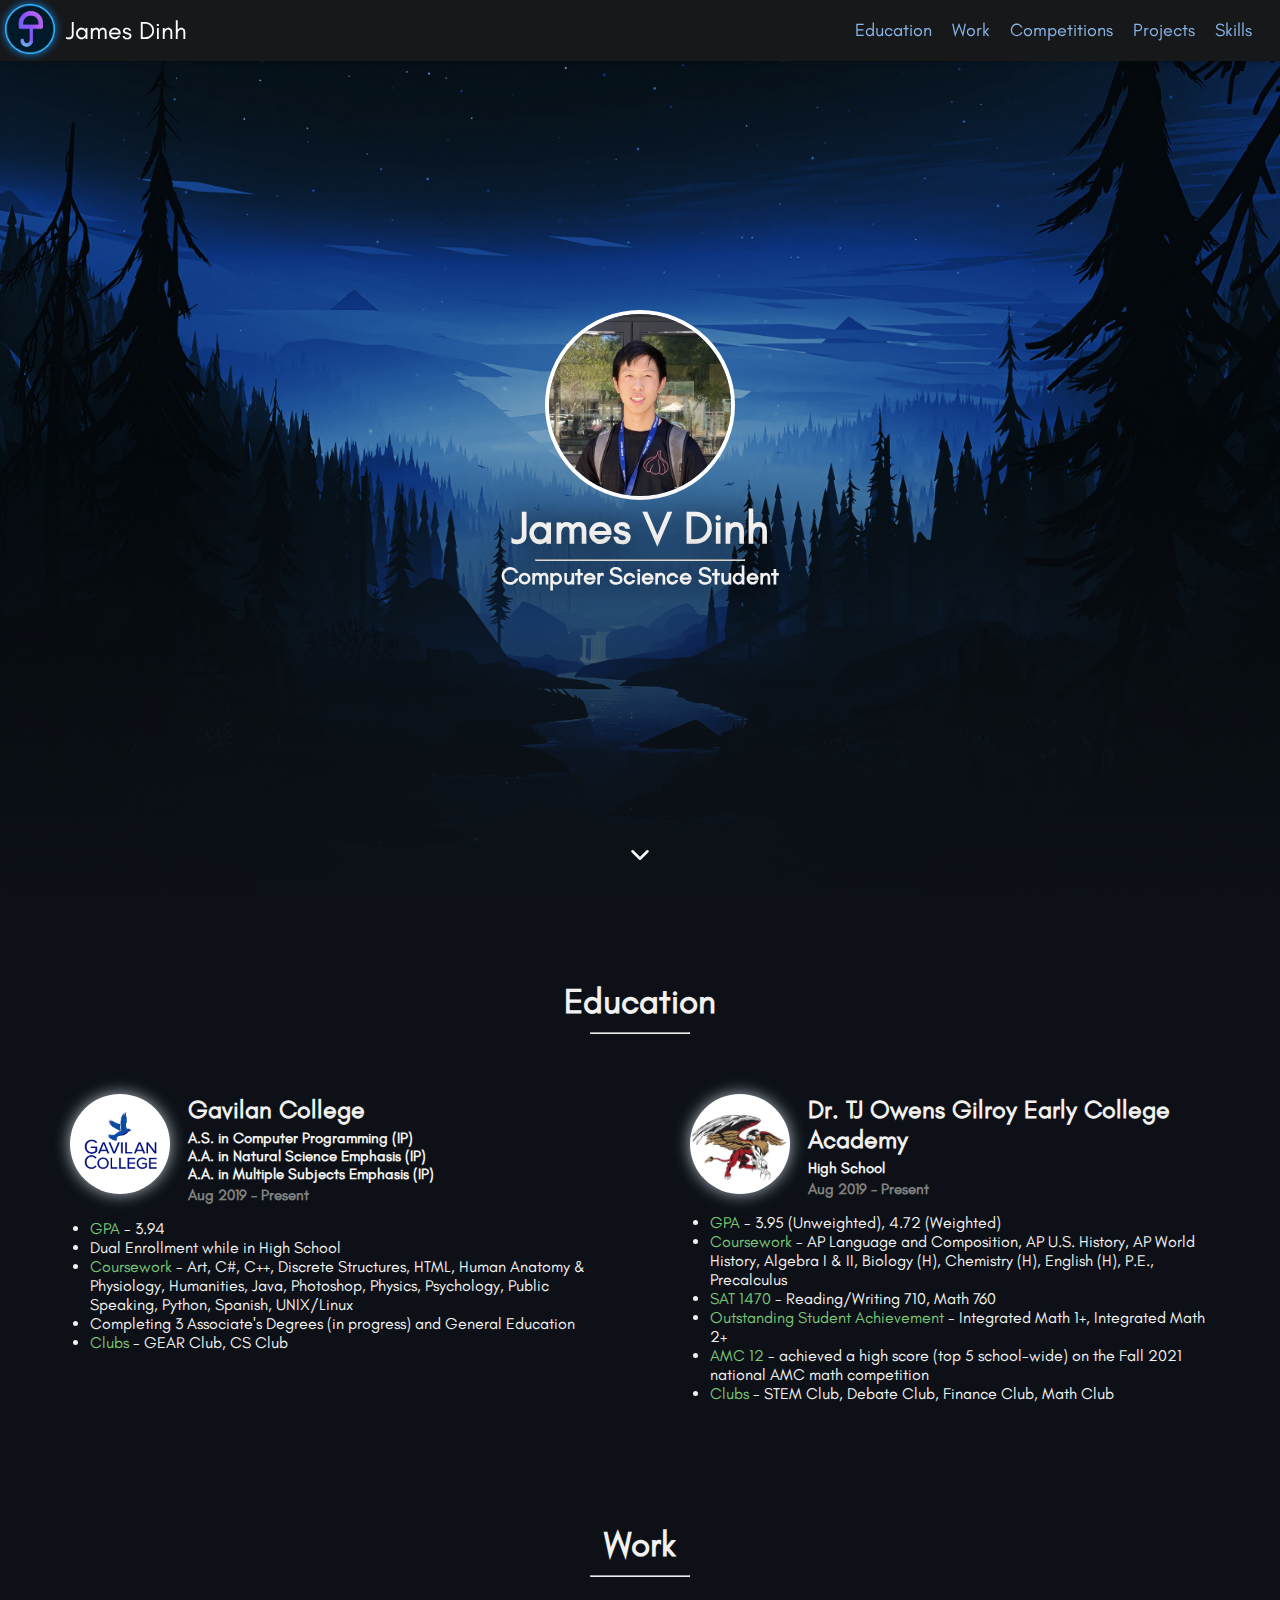
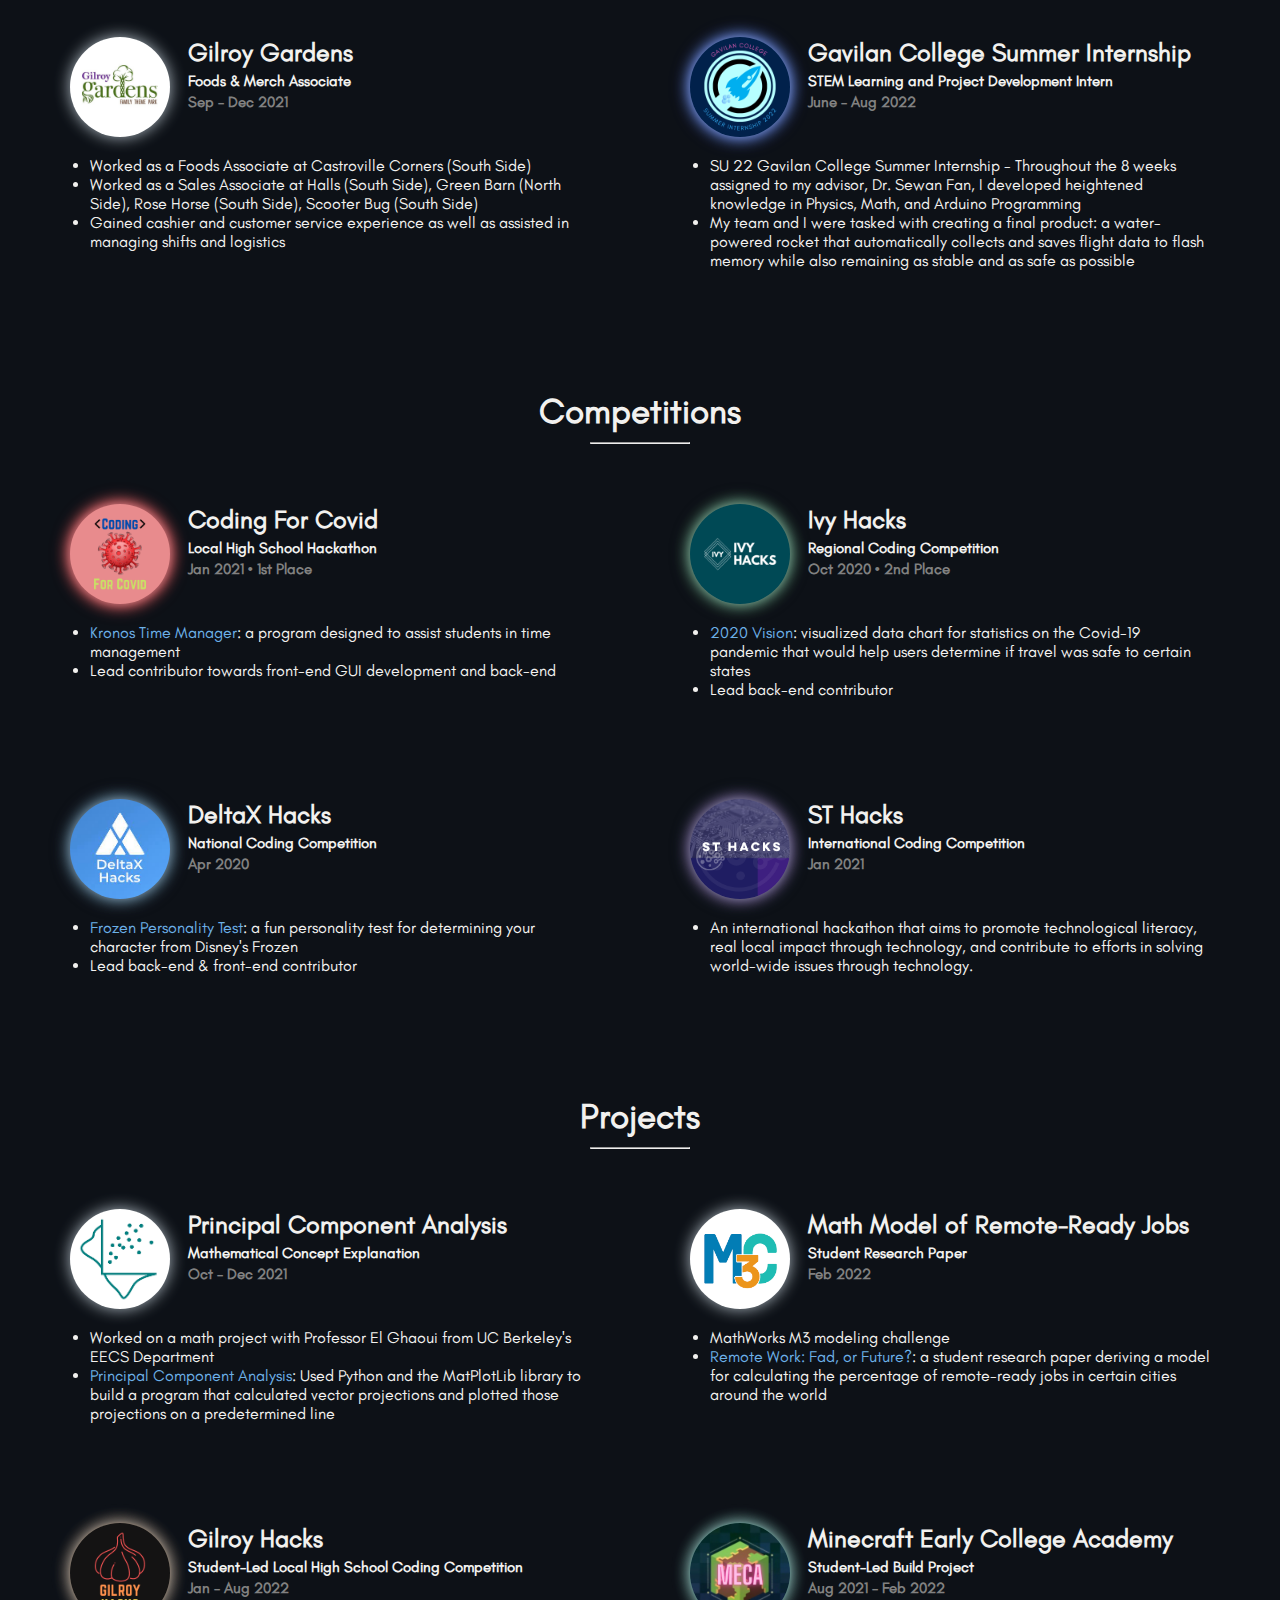
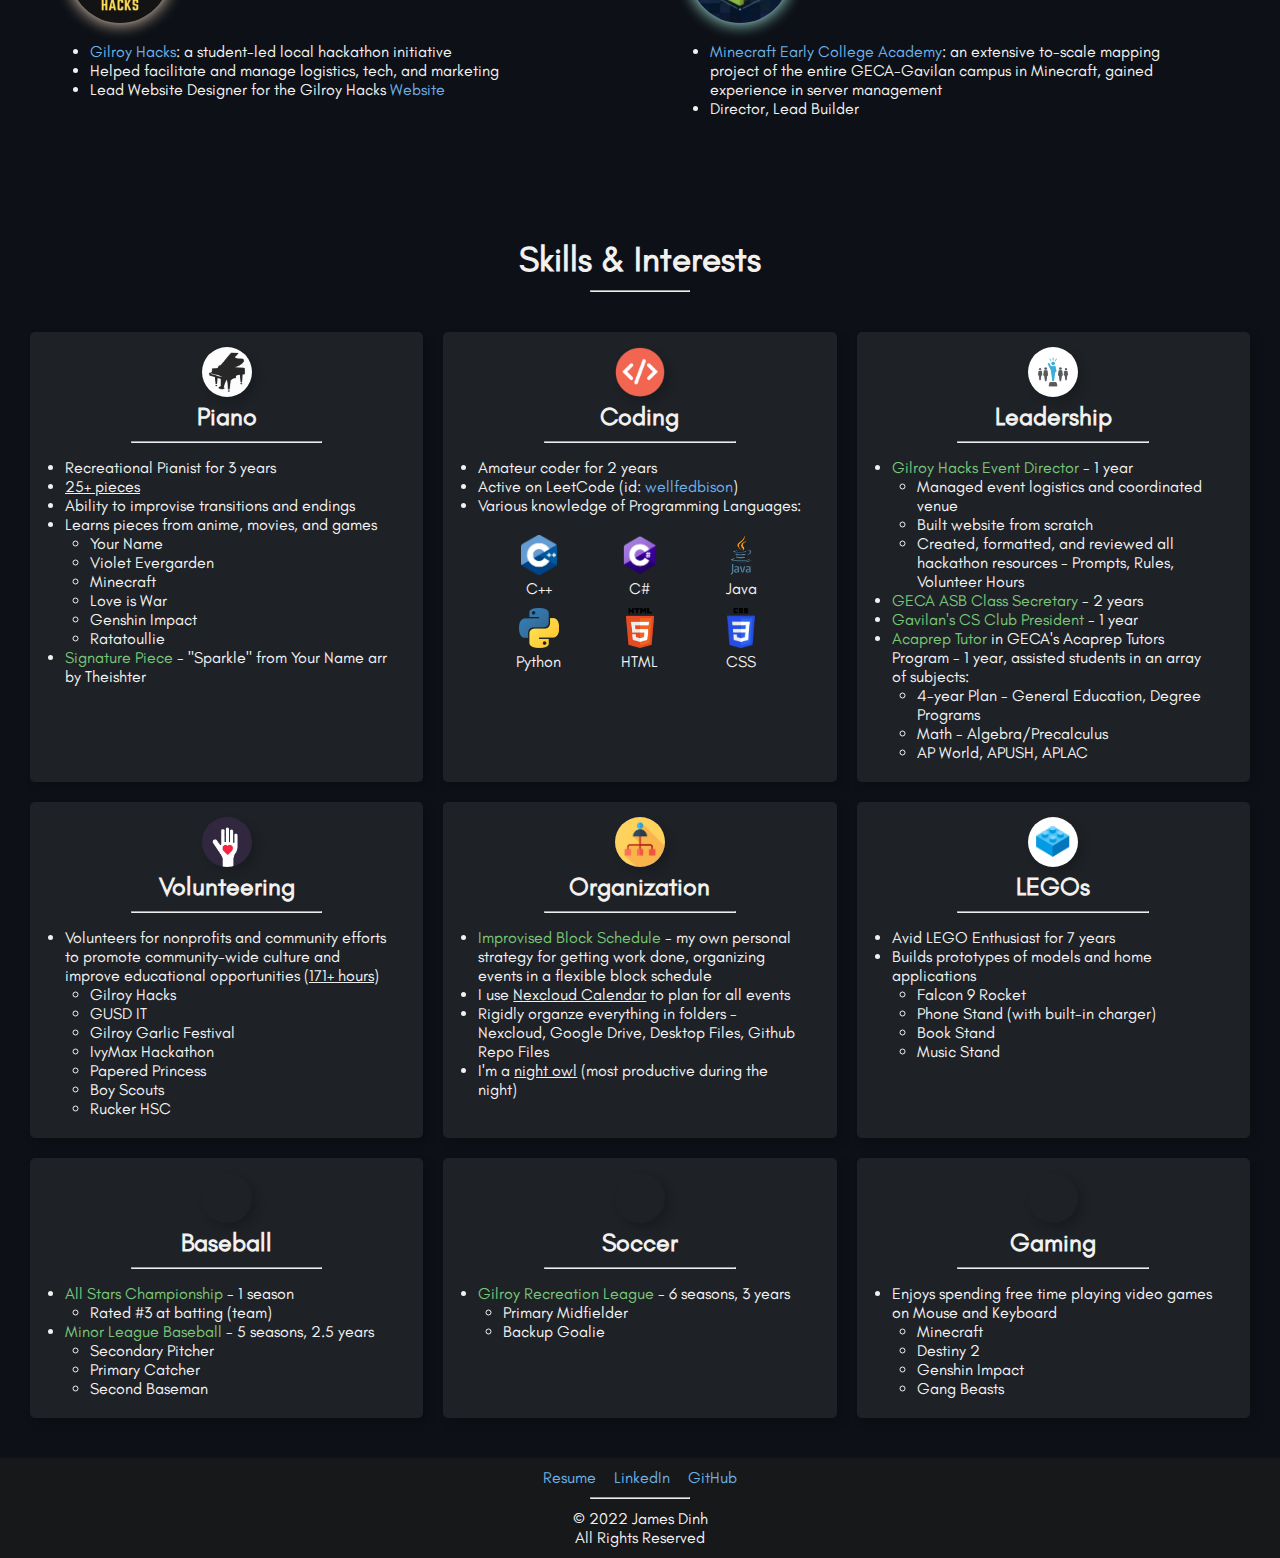
==== commit f8cdf061: "Updated Description" ====
--- a/index.html
+++ b/index.html
@@ -275,7 +275,7 @@
                         </div>
                         <div class="article-title-box">
                             <h3 class="article-title">Math Model of Remote-Ready Jobs</h3>
-                            <h4 class="article-subtitle">SIAM, Mathworks</h4>
+                            <h4 class="article-subtitle">Student Research Paper</h4>
                             <h5 class="article-date">Feb 2022</h5>
                         </div>
                     </div>
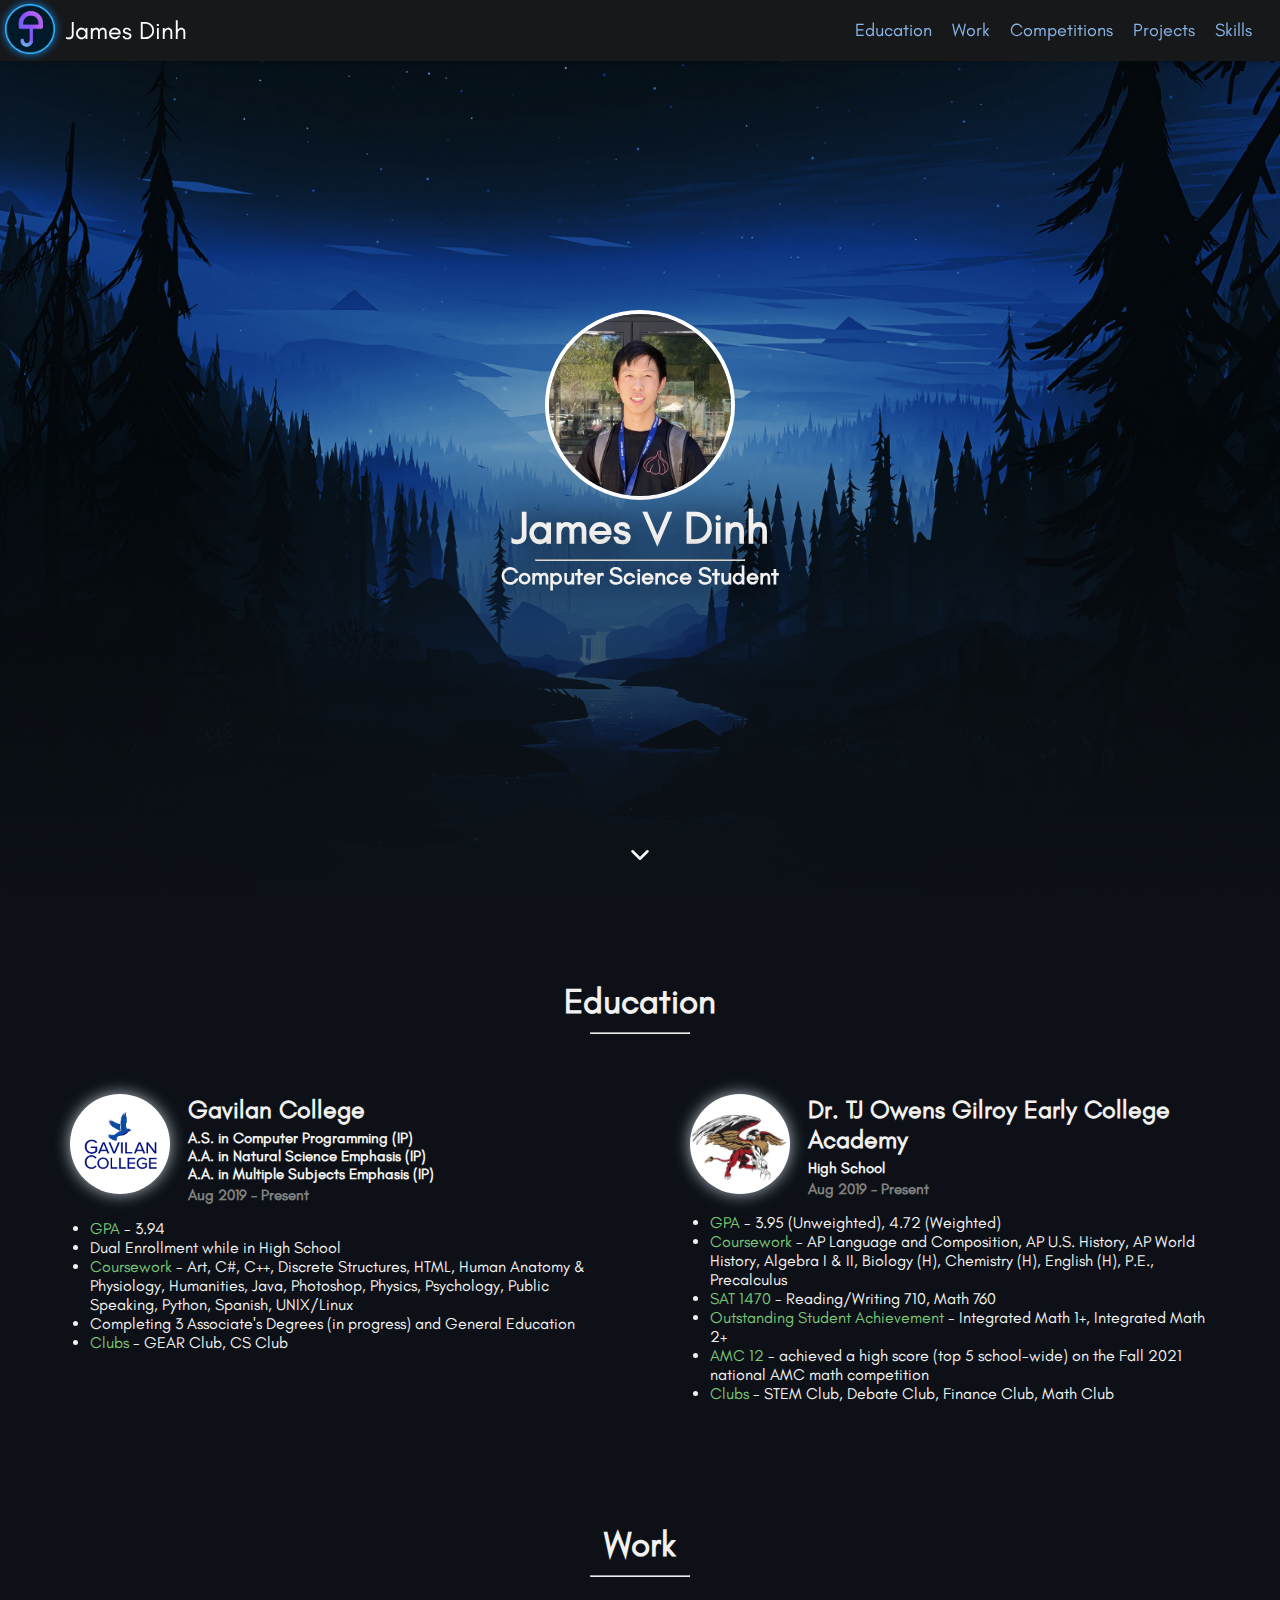
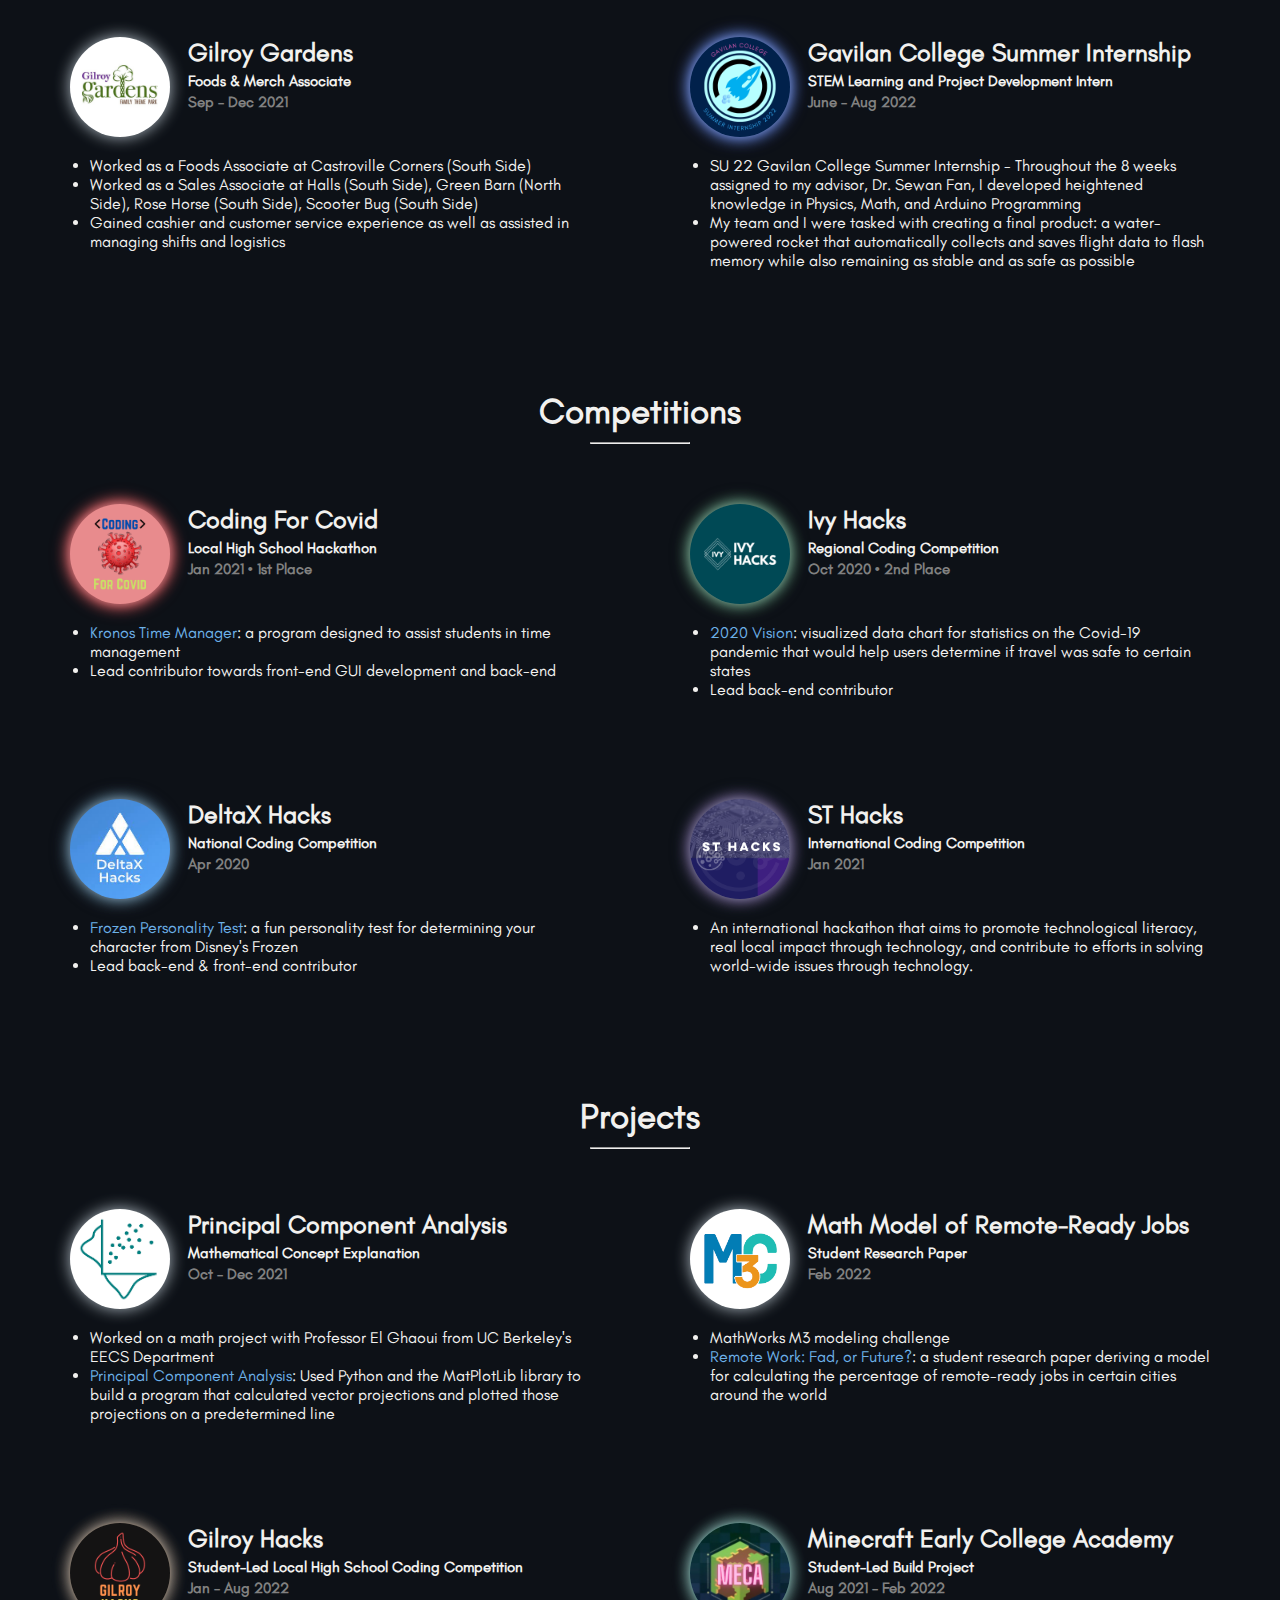
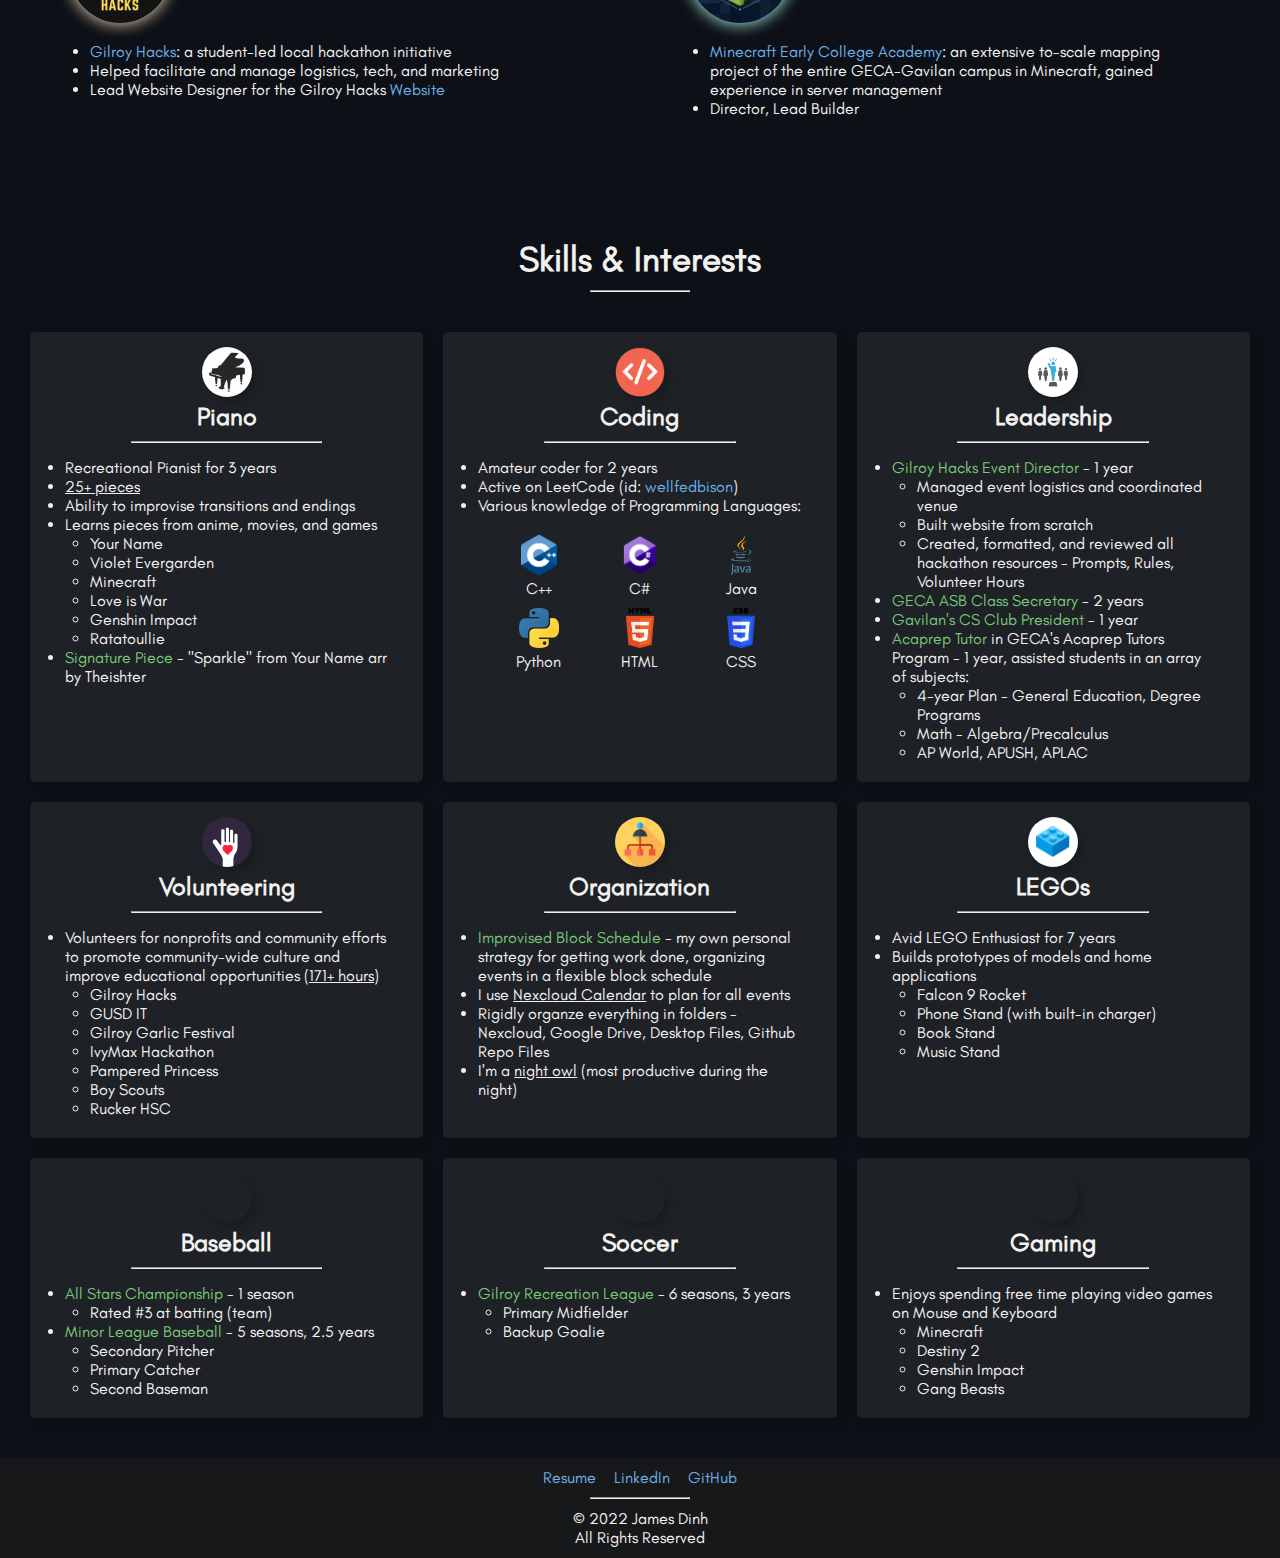
==== commit 65137072: "Updated volunteering description" ====
--- a/index.html
+++ b/index.html
@@ -425,7 +425,7 @@
                                     <li>GUSD IT</li>
                                     <li>Gilroy Garlic Festival</li>
                                     <li>IvyMax Hackathon</li>
-                                    <li>Papered Princess</li>
+                                    <li>Pampered Princess</li>
                                     <li>Boy Scouts</li>
                                     <li>Rucker HSC</li>
                                 </ul>
@@ -544,7 +544,7 @@
         <ul>
             <li><a class="link" target="_blank" href="https://nextcloud.andrewkdinh.com/s/2QaRk3j8iWZZfaJ">Resume</a></li>
             <li><a class="link" target="_blank" href="https://www.linkedin.com/in/james-dinh-761740238/">LinkedIn</a></li>
-            <li><a class="link" target="_blank" href="https://github.com/wellfedbison">GitHub</a></li>
+            <li><a class="link" target="_blank" href="https://github.com/jamesvdinh">GitHub</a></li>
         </ul>
         <hr class="line">
         © 2022 James Dinh <br>
--- a/css/jamesdinh.css
+++ b/css/jamesdinh.css
@@ -53,6 +53,7 @@
 nav a.active,a:hover {
     color: rgb(111, 129, 138);
     transition: .5s;
+    position: absolute;
 }
 
 #logo {
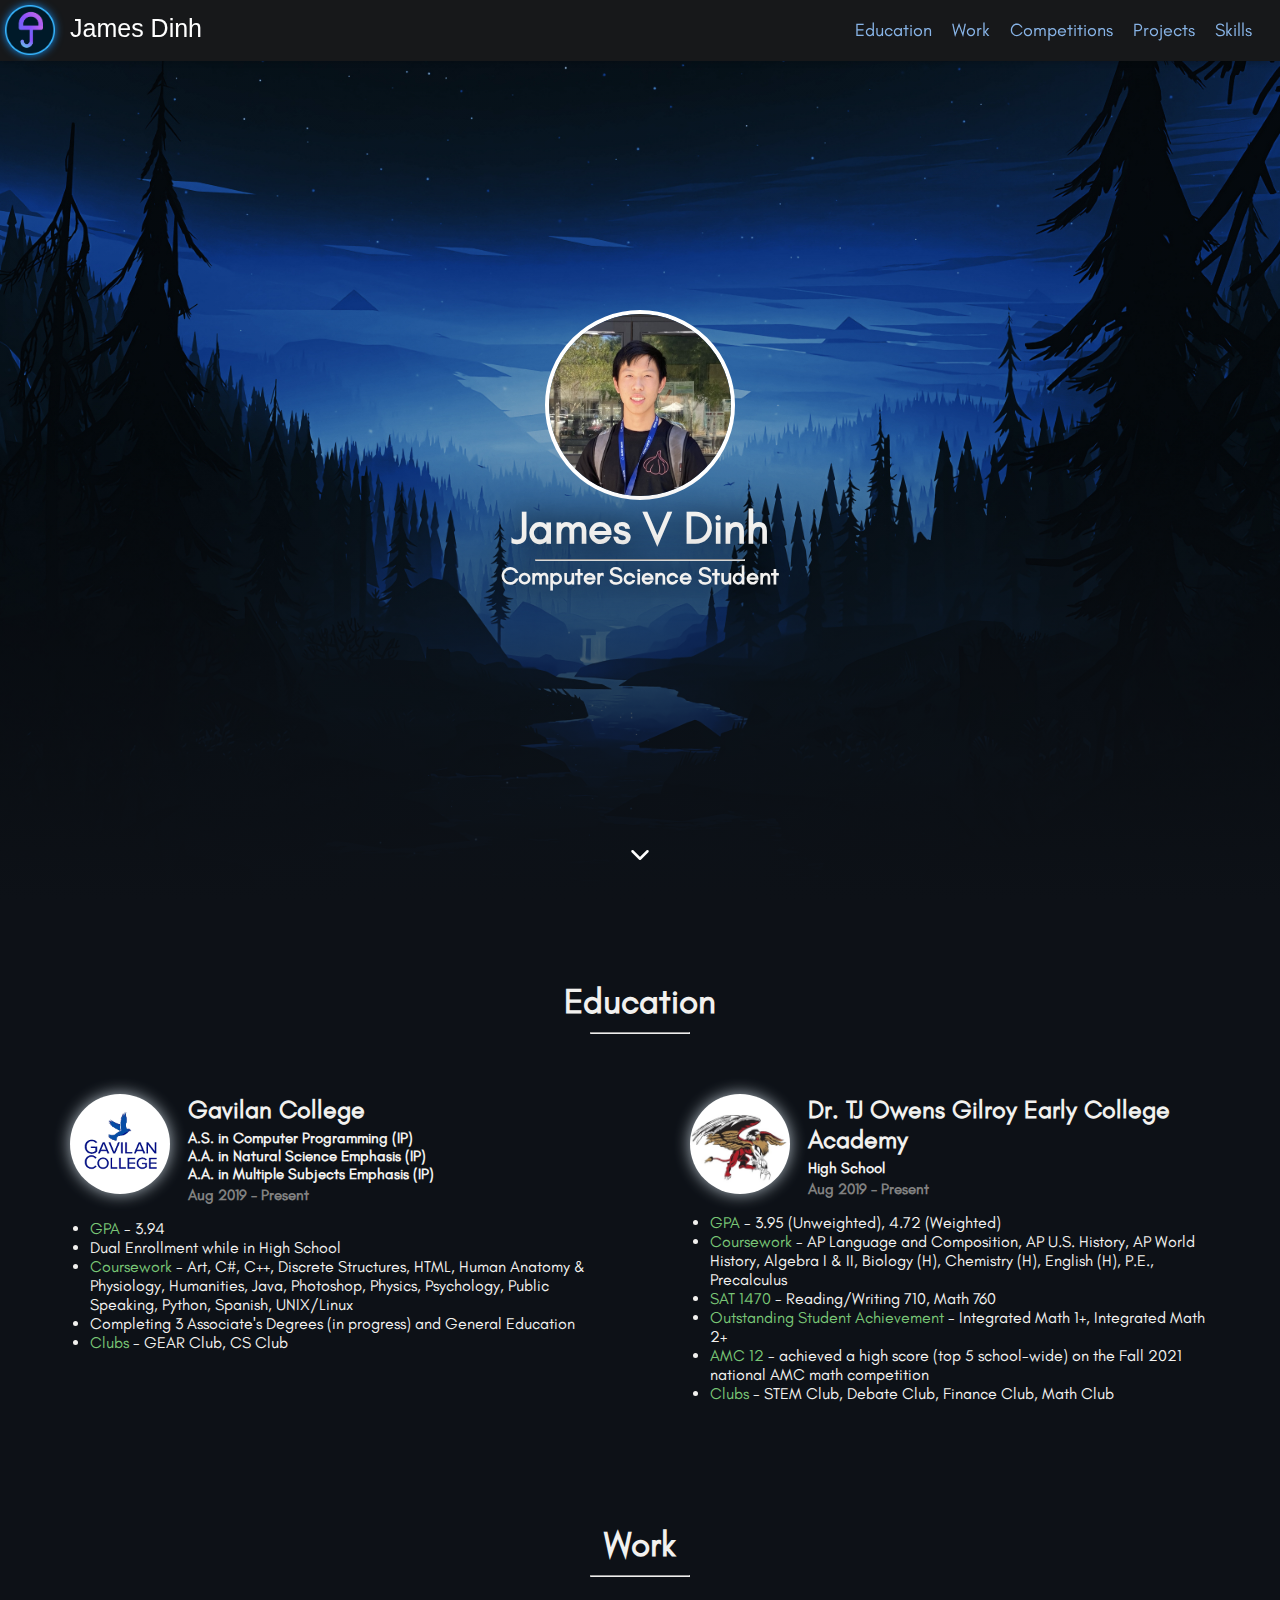
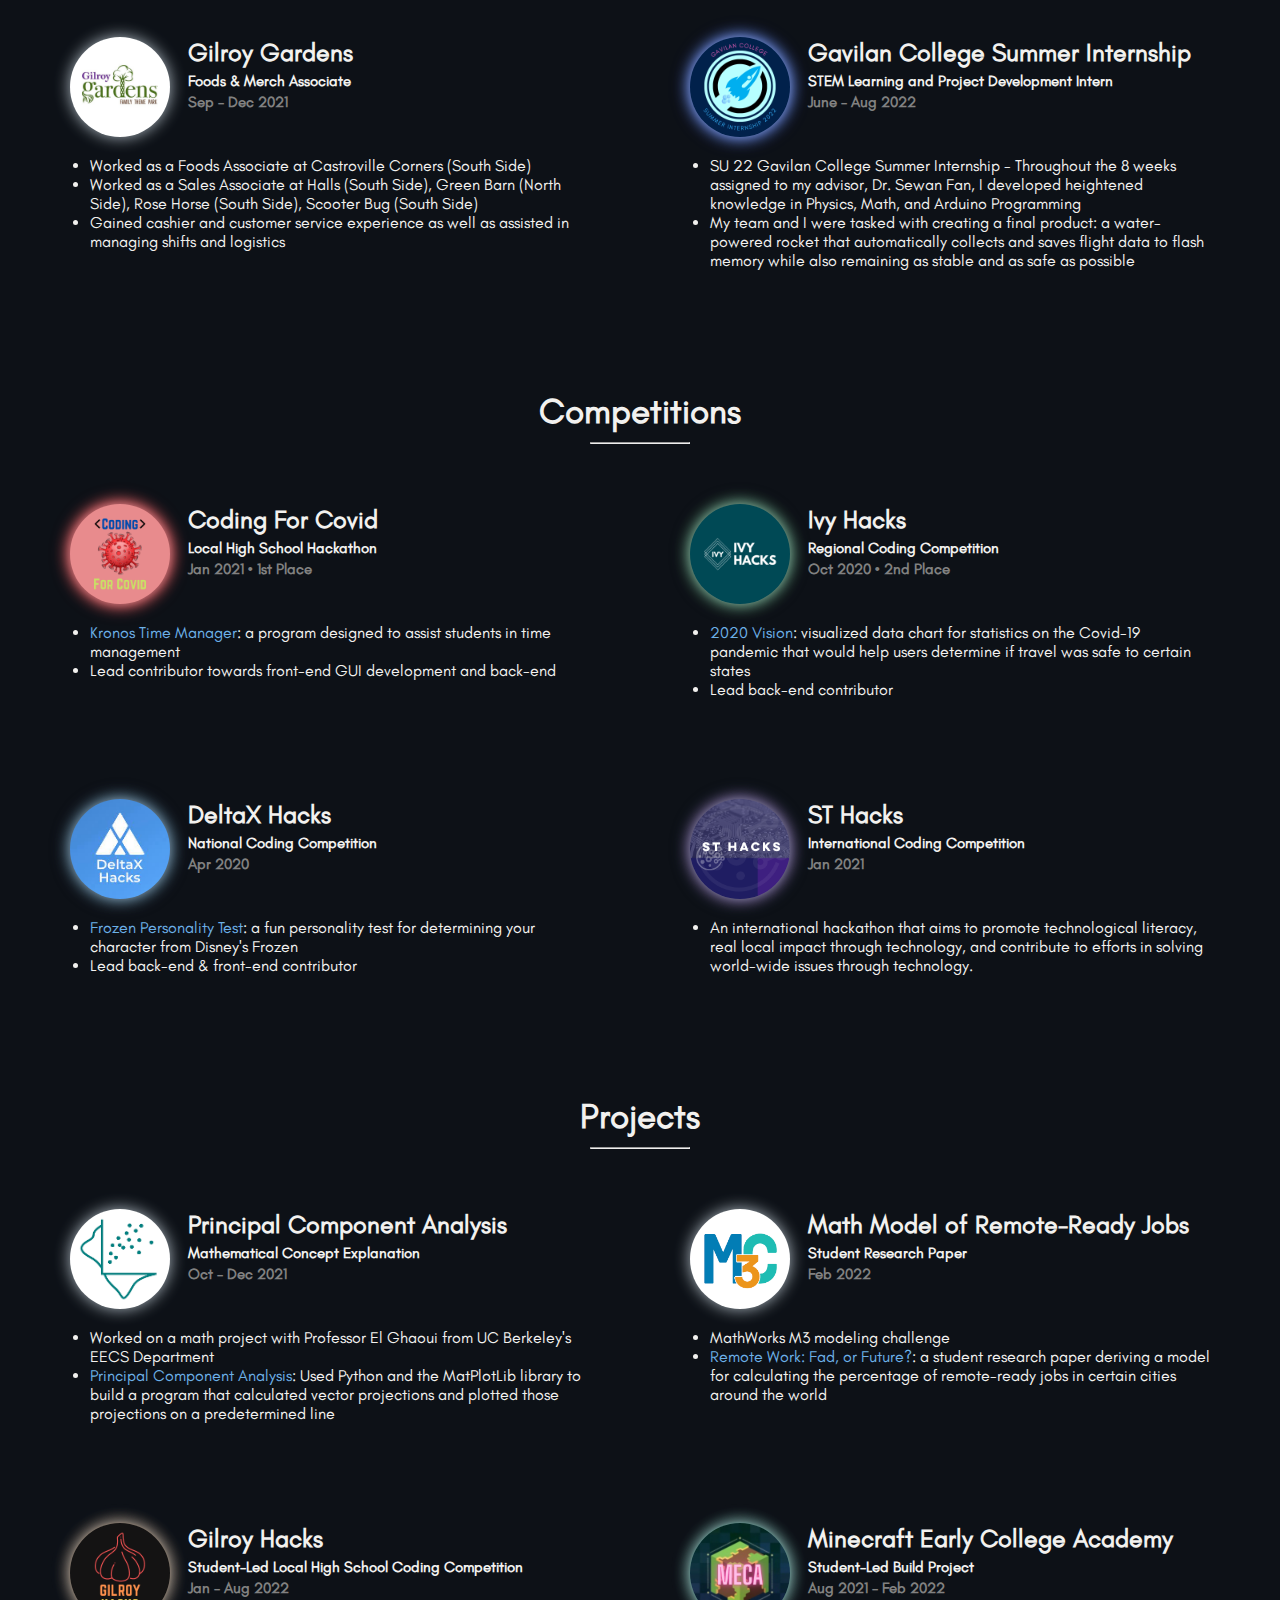
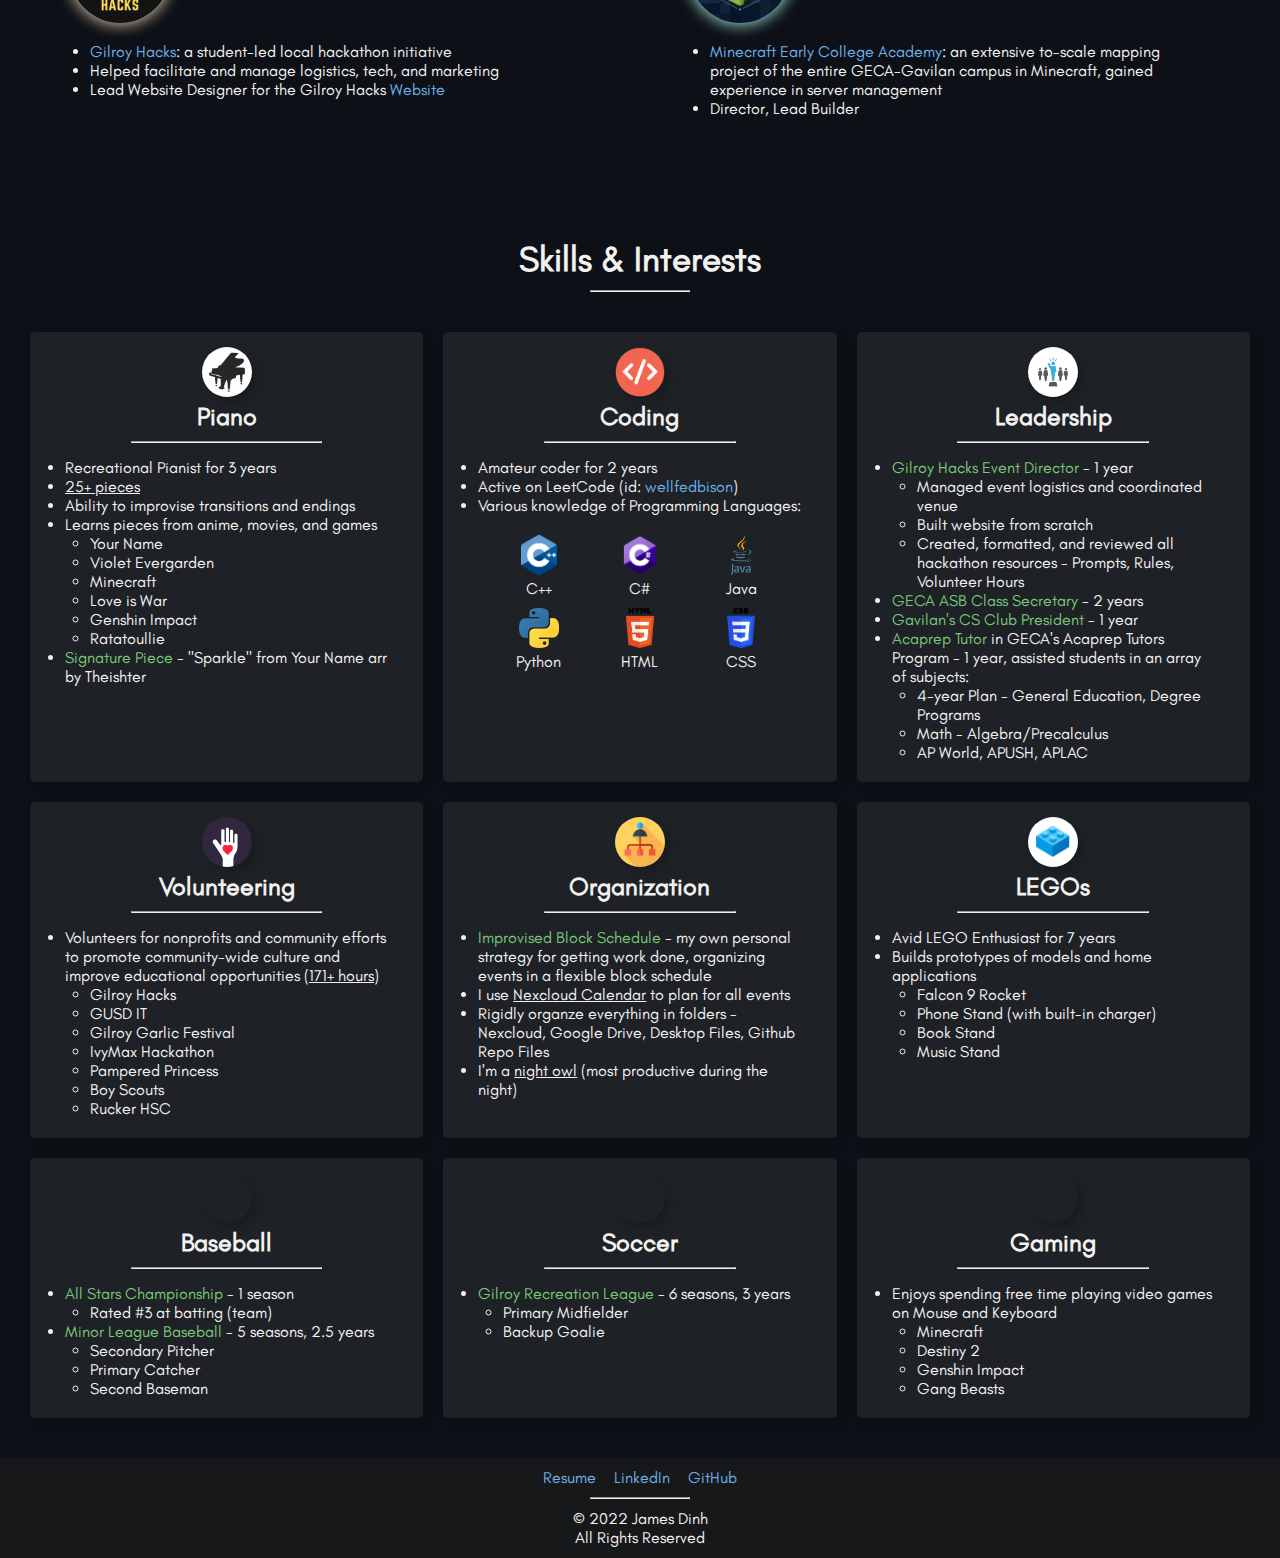
==== commit f4afd3d9: "Fixed navbar rendering issues" ====
--- a/index.html
+++ b/index.html
@@ -21,7 +21,7 @@
         @font-face {
             font-family: "Glacial Indifference";
             src: url("font/GlacialIndifference-Regular.otf") format('opentype');
-            font-display: swap;
+            /* font-display: swap; */
         }
 
         body {
@@ -38,9 +38,9 @@
 <body>
     <!--Nav-->
     <nav>
-        <a href="./">
+        <a class="logo-container" href="./">
             <img id="logo" src="img/jd.png" height="50" width="50" alt="logo"/>
-            <div id="title">James Dinh</div>
+            <h1 id="title">James Dinh</h1>
         </a>
         <input type="checkbox" id="check">
         <label for="check" class="checkbtn">
--- a/css/jamesdinh.css
+++ b/css/jamesdinh.css
@@ -53,7 +53,6 @@
 nav a.active,a:hover {
     color: rgb(111, 129, 138);
     transition: .5s;
-    position: absolute;
 }
 
 #logo {
@@ -76,12 +75,18 @@
     display: none;
 }
 
+.logo-container {
+    display: inline-flex;
+    align-items: center;
+}
+
 #title {
     display: inline-block;
     color: white;
     font-size: 25px;
-    padding: 14px 10px 10px 10px;
-    position: fixed;
+    font-weight: normal;
+    font-family:'Segoe UI', Tahoma, Geneva, Verdana, sans-serif;
+    margin-left: 15px;
 }
 
 #check {
@@ -450,6 +455,10 @@
     cursor: pointer;
 }
 
+.link:hover {
+    filter: brightness(0.9);
+}
+
 footer {
     width: auto;
     height: 100px;
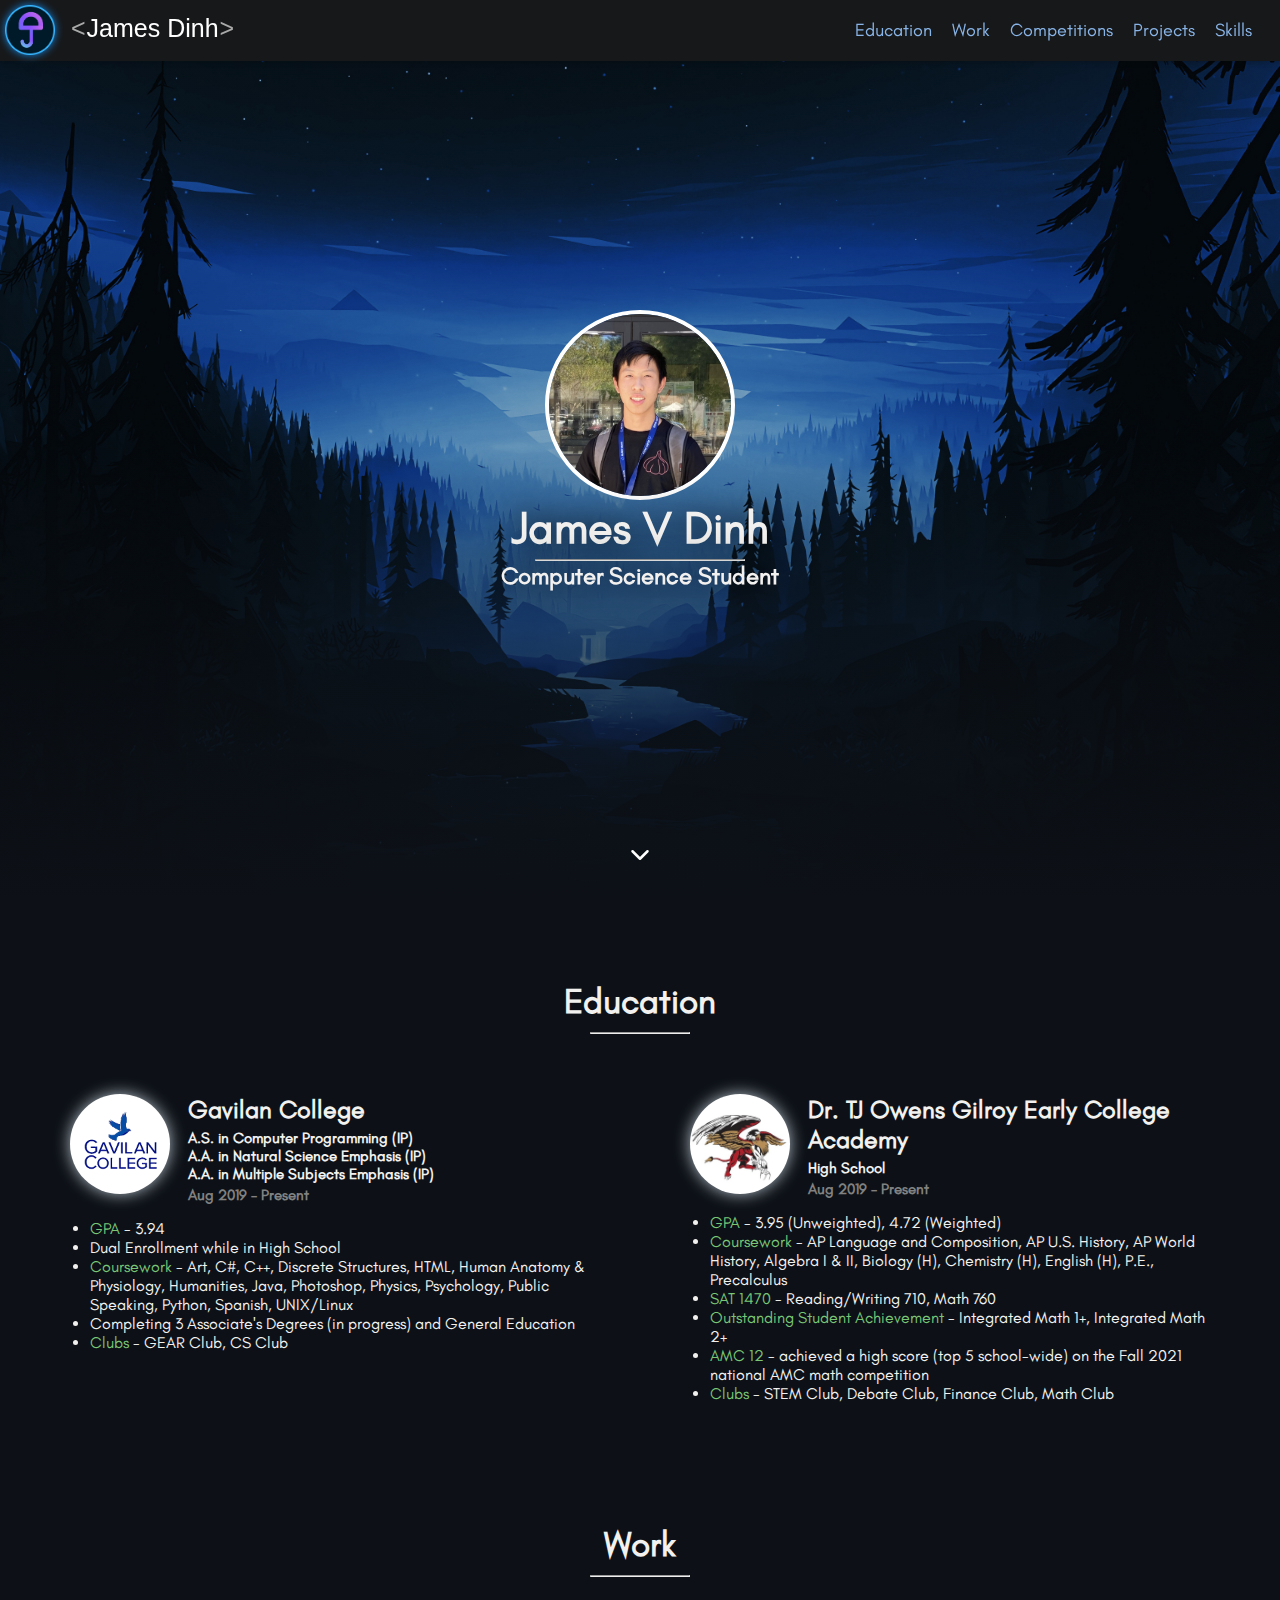
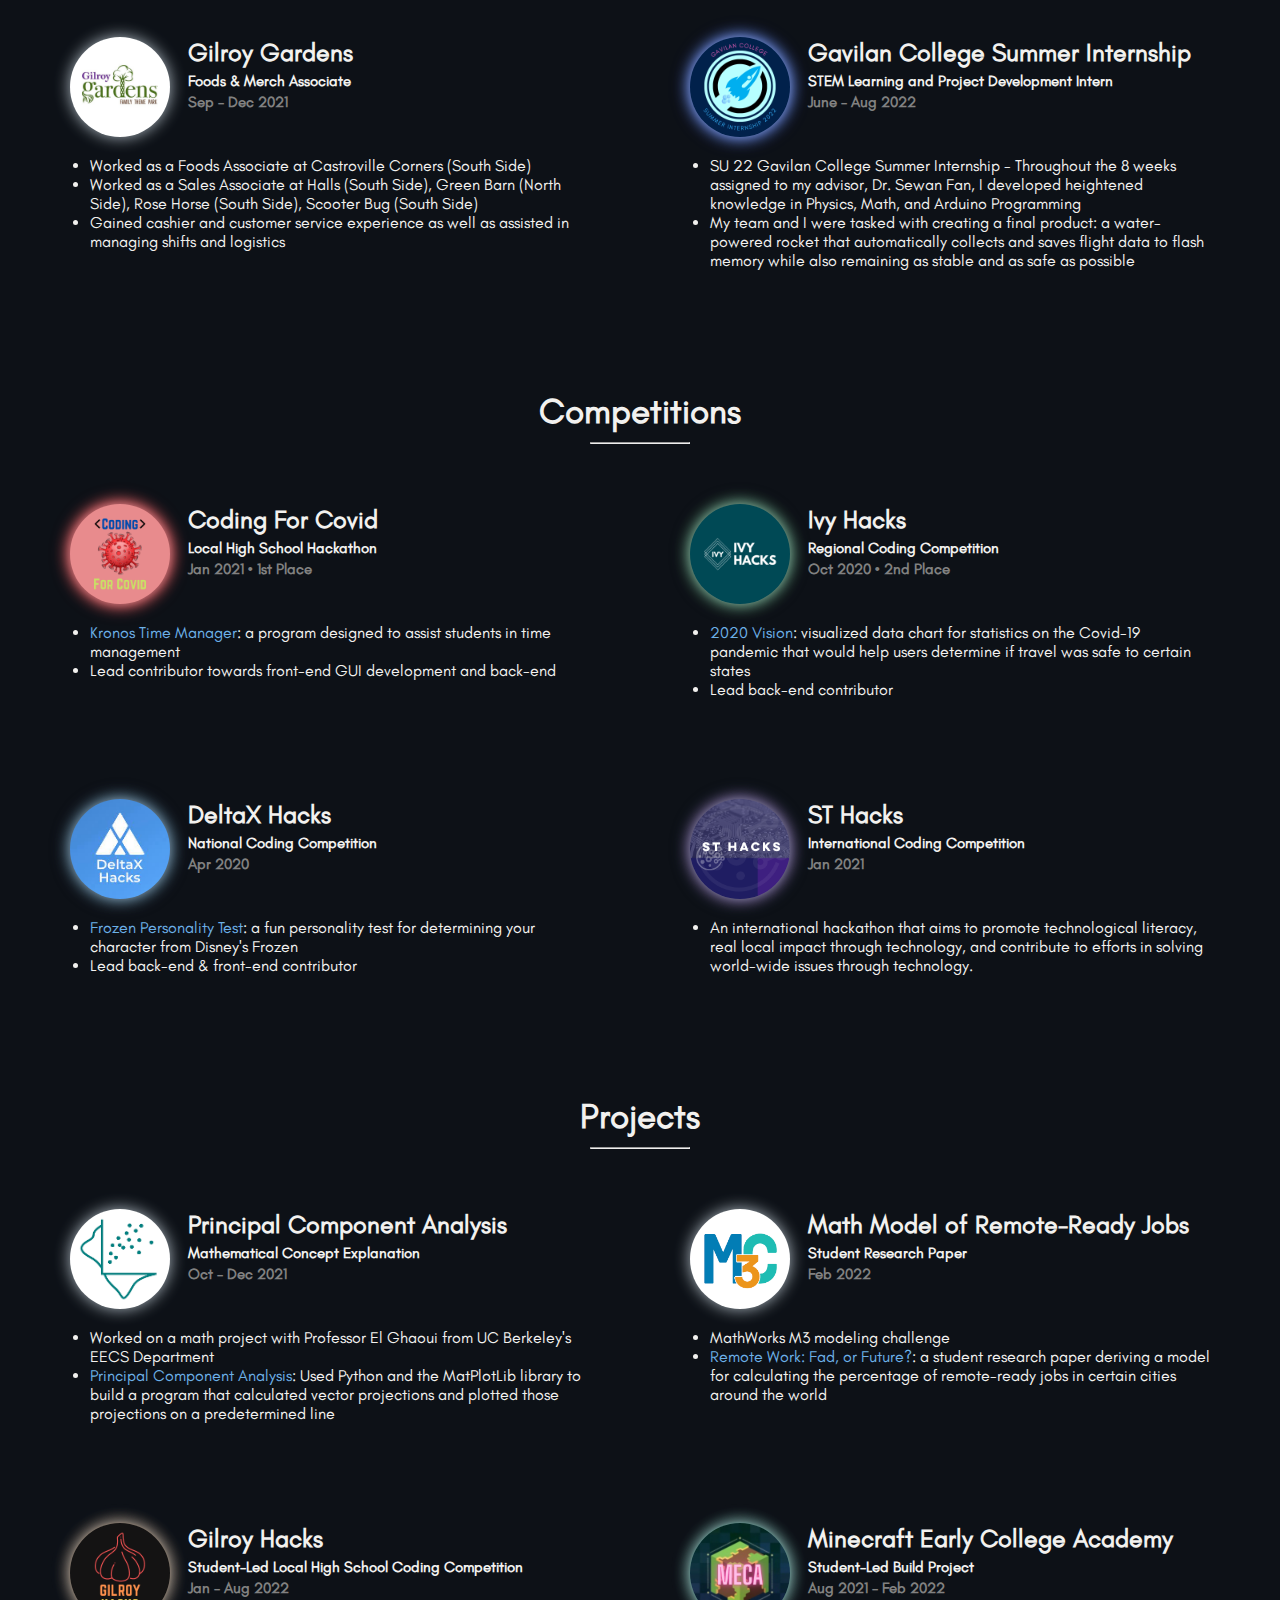
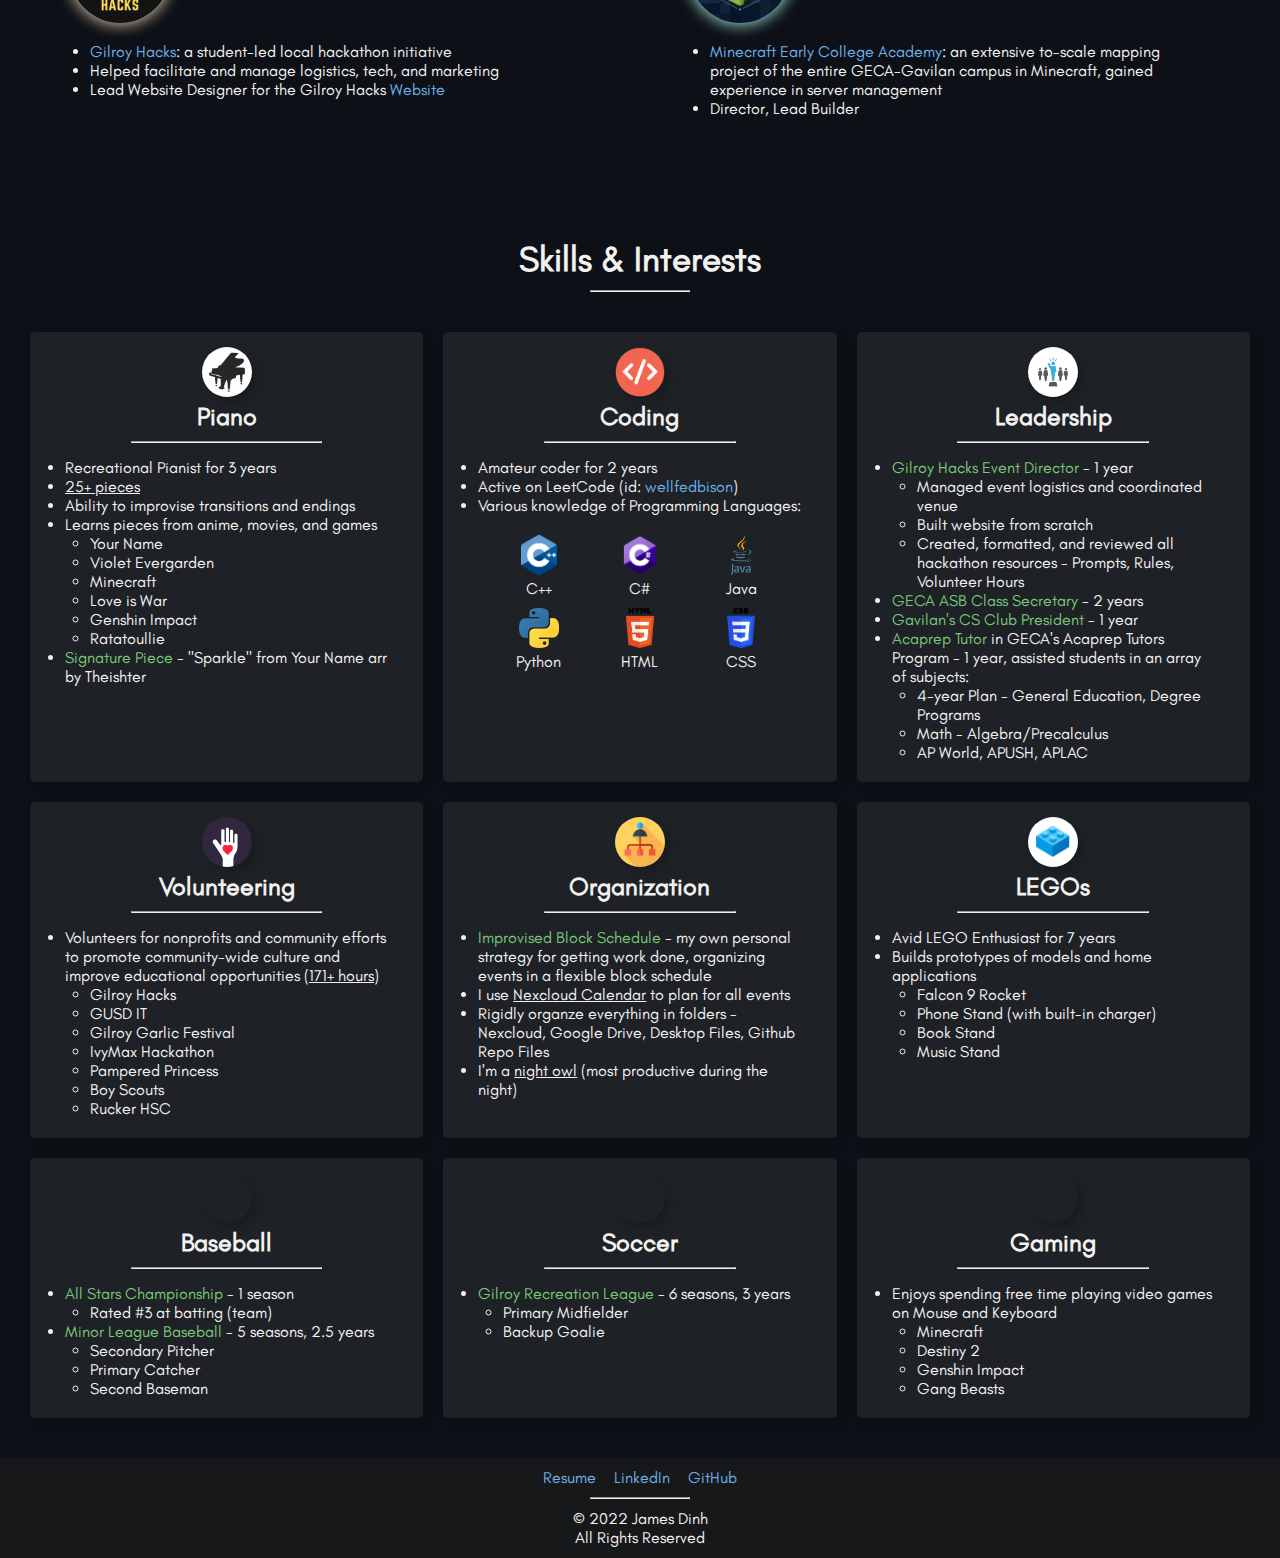
==== commit 9e919682: "Added title style" ====
--- a/index.html
+++ b/index.html
@@ -40,7 +40,7 @@
     <nav>
         <a class="logo-container" href="./">
             <img id="logo" src="img/jd.png" height="50" width="50" alt="logo"/>
-            <h1 id="title">James Dinh</h1>
+            <h1 id="title"><span class="tag-color">&#60;</span>James Dinh<span class="tag-color">&#62;</span></h1>
         </a>
         <input type="checkbox" id="check">
         <label for="check" class="checkbtn">
--- a/css/jamesdinh.css
+++ b/css/jamesdinh.css
@@ -15,7 +15,6 @@
     background: rgb(23, 24, 26);
     height: 60.5px;
     width: 100%;
-    overflow: hidden;
     top: 0;
     left: 0;
     position: fixed;
@@ -80,6 +79,29 @@
     align-items: center;
 }
 
+.logo-container::after {
+    content: 'Hi there! ^_^';
+    position: relative;
+    text-align: center;
+    align-items: center;
+    right: 124px;
+    top: 23px;
+    padding: 1px 7px;
+    opacity: 1;
+    background-color: #222429;
+    color: rgb(178, 108, 231);
+    font-size: 12px;
+    border-radius: 10px;
+    transition: opacity 300ms, transform 300ms;
+    transform: scale(0);
+    transform-origin: top;
+}
+
+.logo-container:hover::after,
+.logo-container:focus::after{
+  transform: scale(1);
+}
+
 #title {
     display: inline-block;
     color: white;
@@ -87,6 +109,10 @@
     font-weight: normal;
     font-family:'Segoe UI', Tahoma, Geneva, Verdana, sans-serif;
     margin-left: 15px;
+}
+
+.tag-color {
+    color: darkgray;
 }
 
 #check {
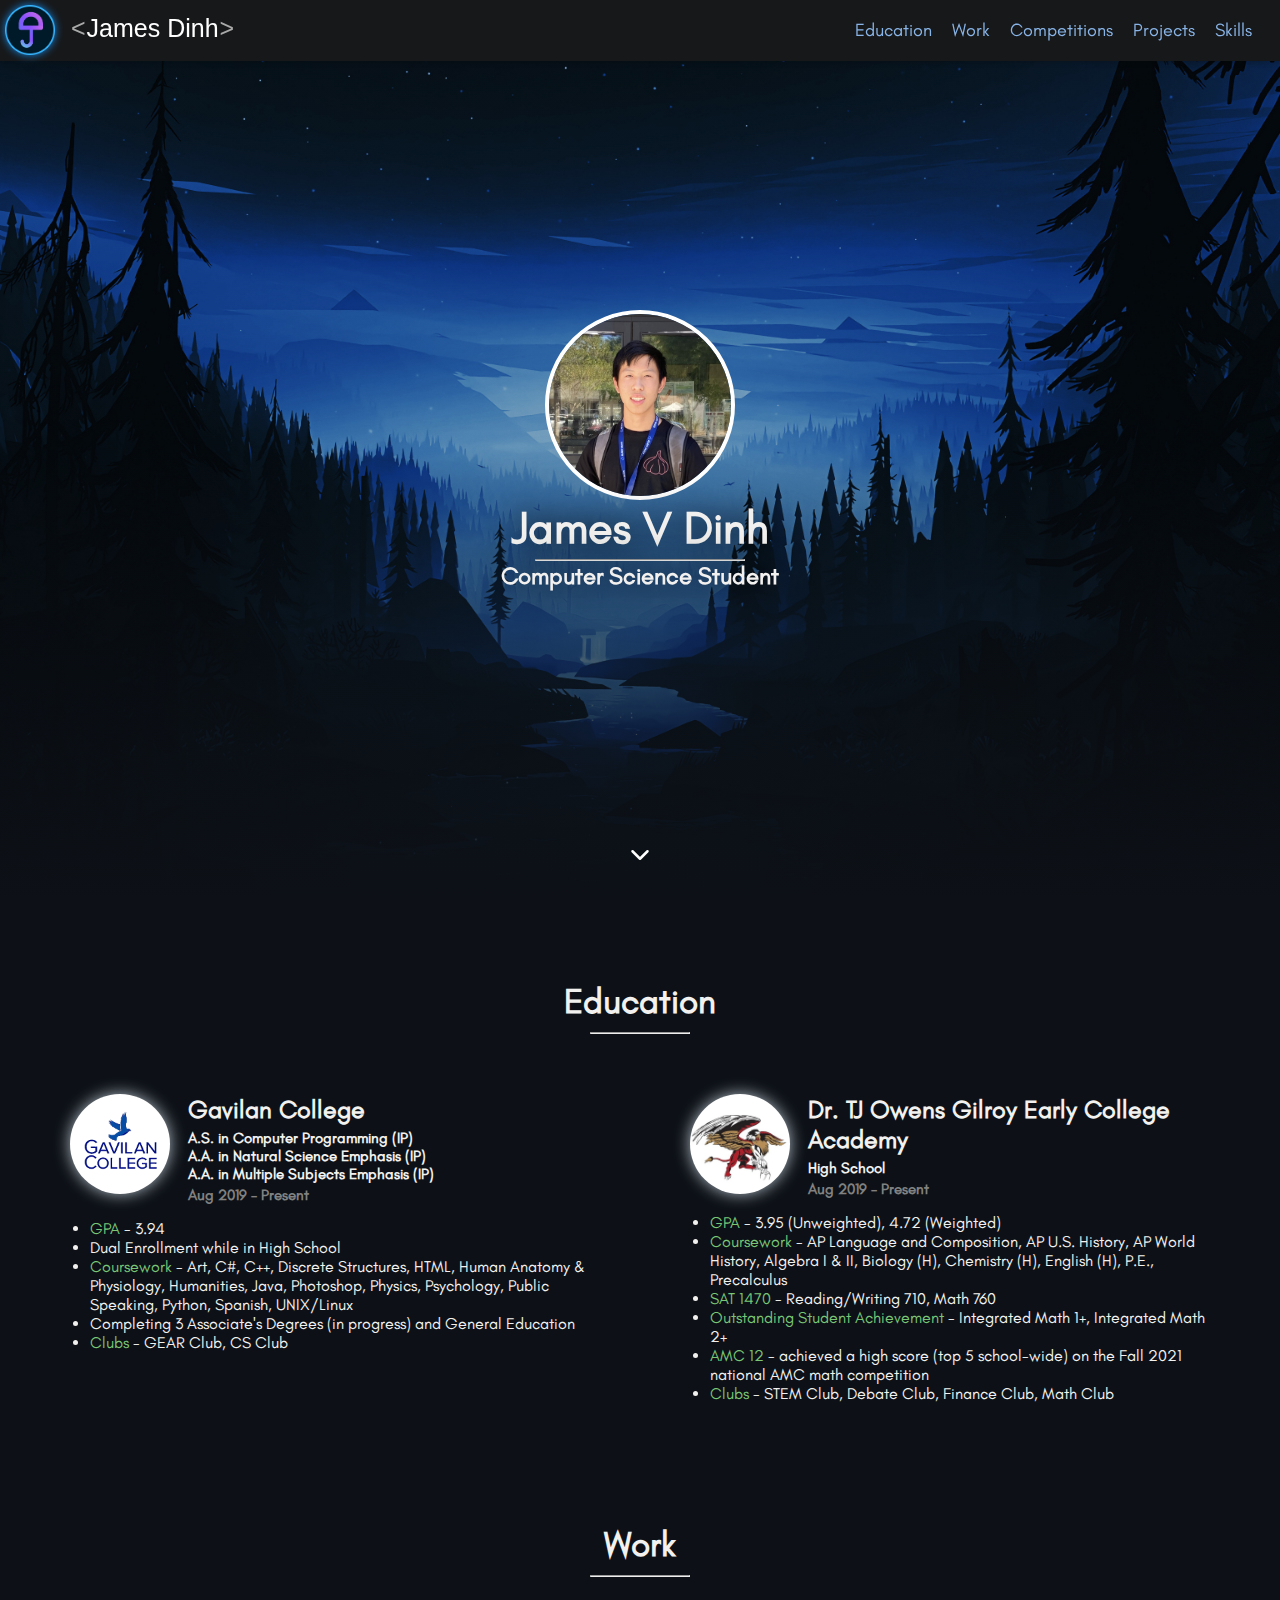
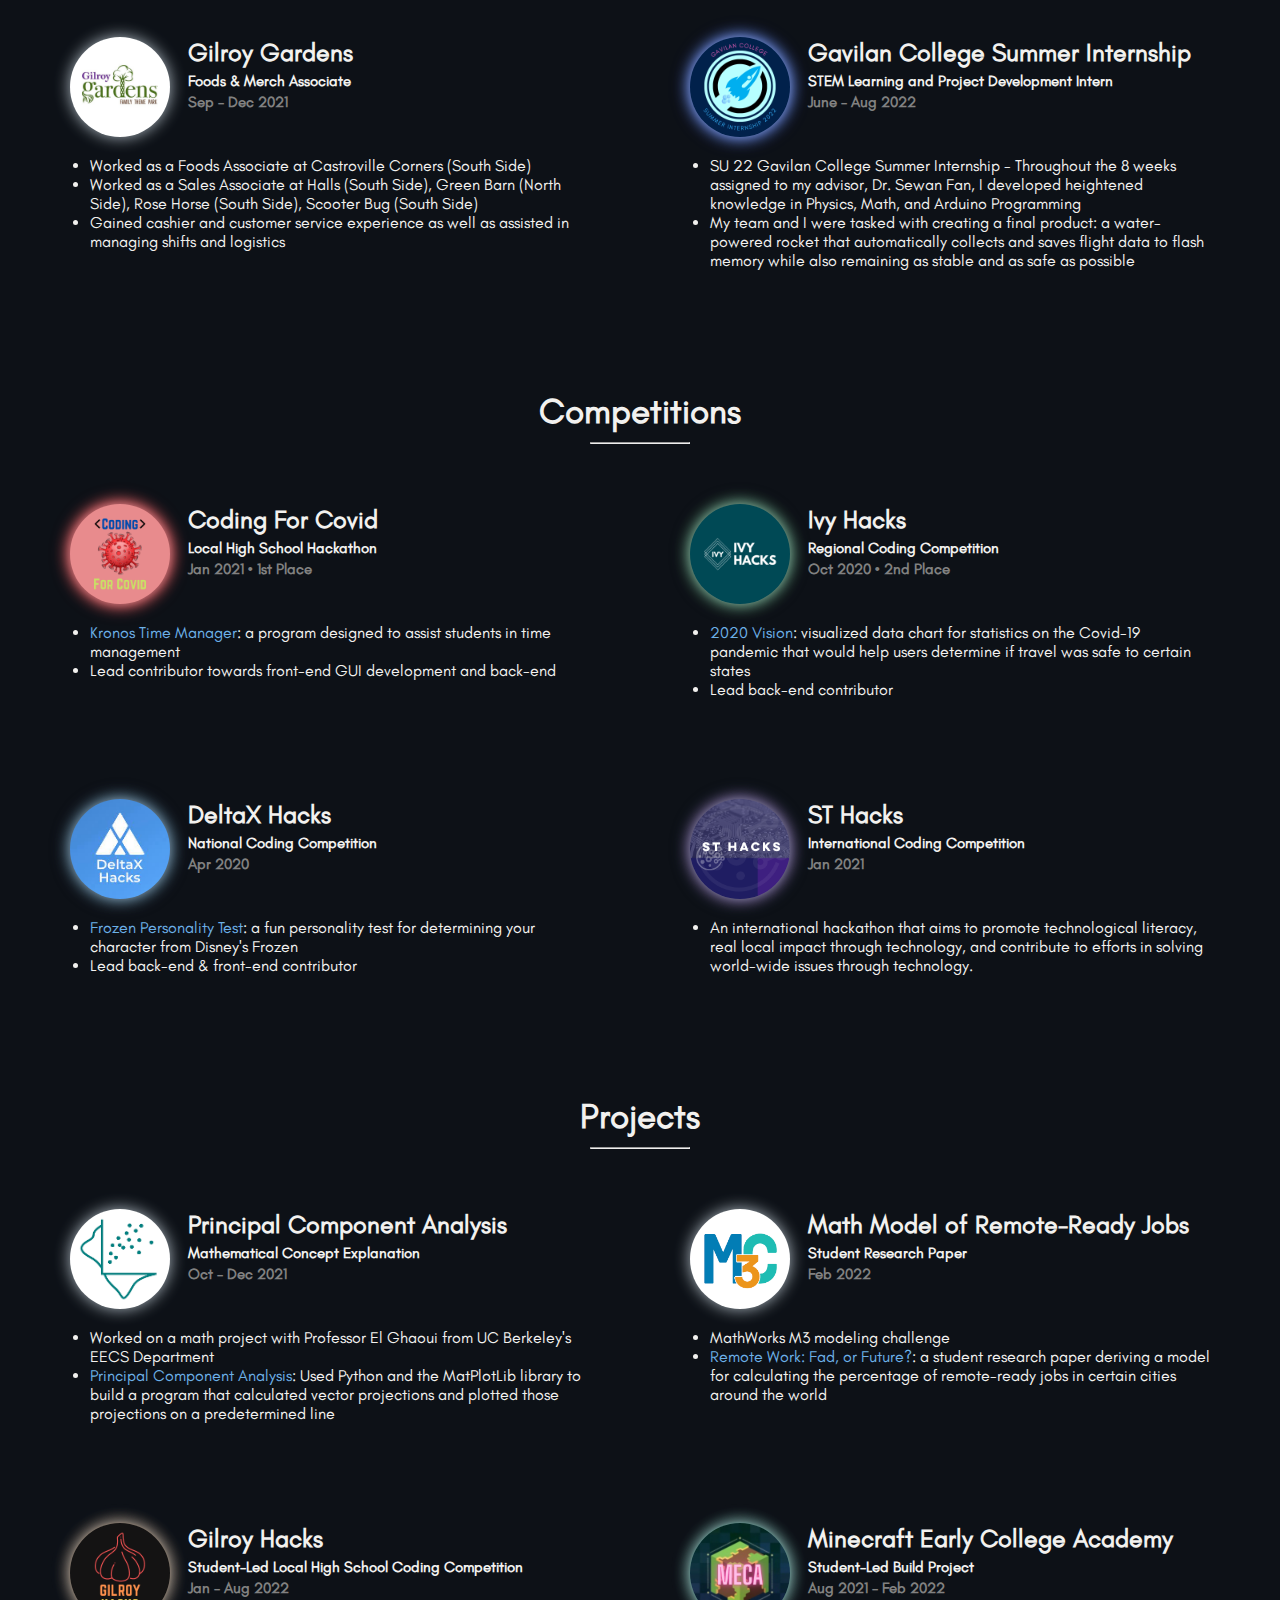
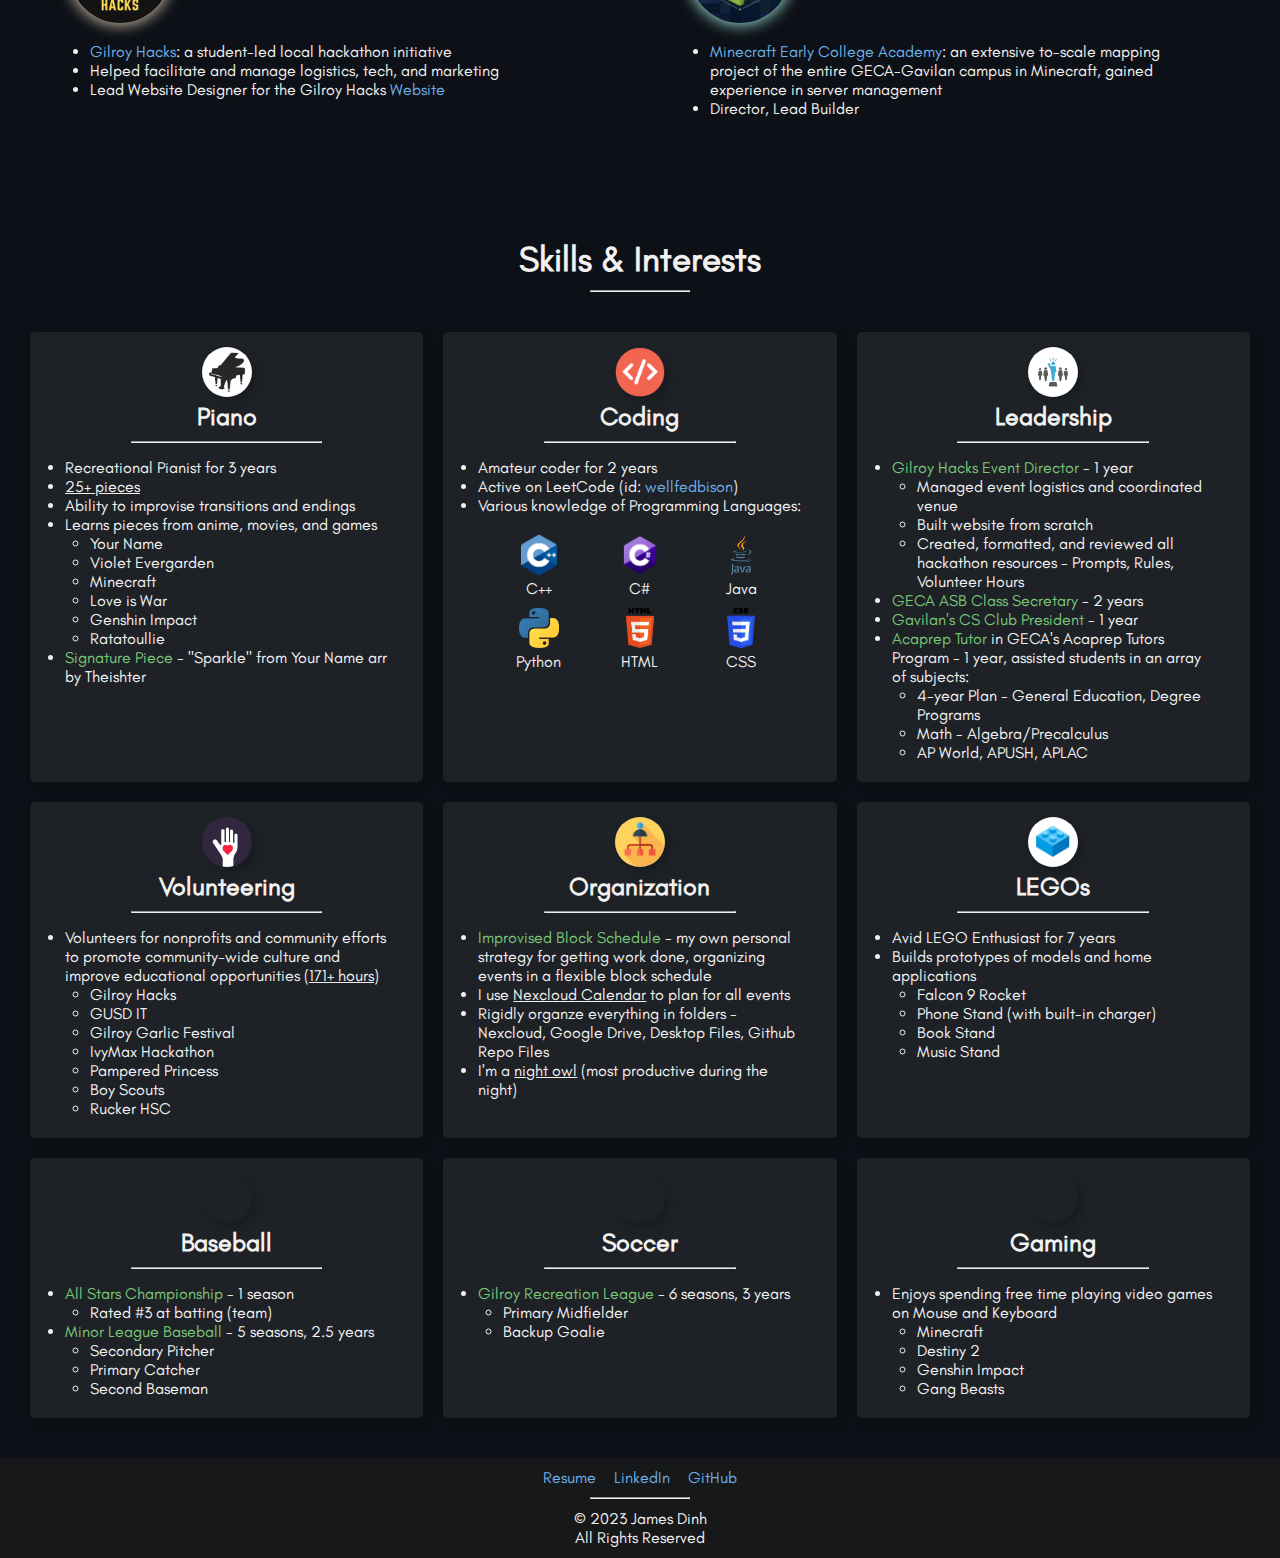
==== commit 47e3d5b6: "Updated copyright" ====
--- a/index.html
+++ b/index.html
@@ -547,7 +547,7 @@
             <li><a class="link" target="_blank" href="https://github.com/jamesvdinh">GitHub</a></li>
         </ul>
         <hr class="line">
-        © 2022 James Dinh <br>
+        © 2023 James Dinh <br>
         All Rights Reserved
     </footer>
 <script src="js/checkbox.js"></script>
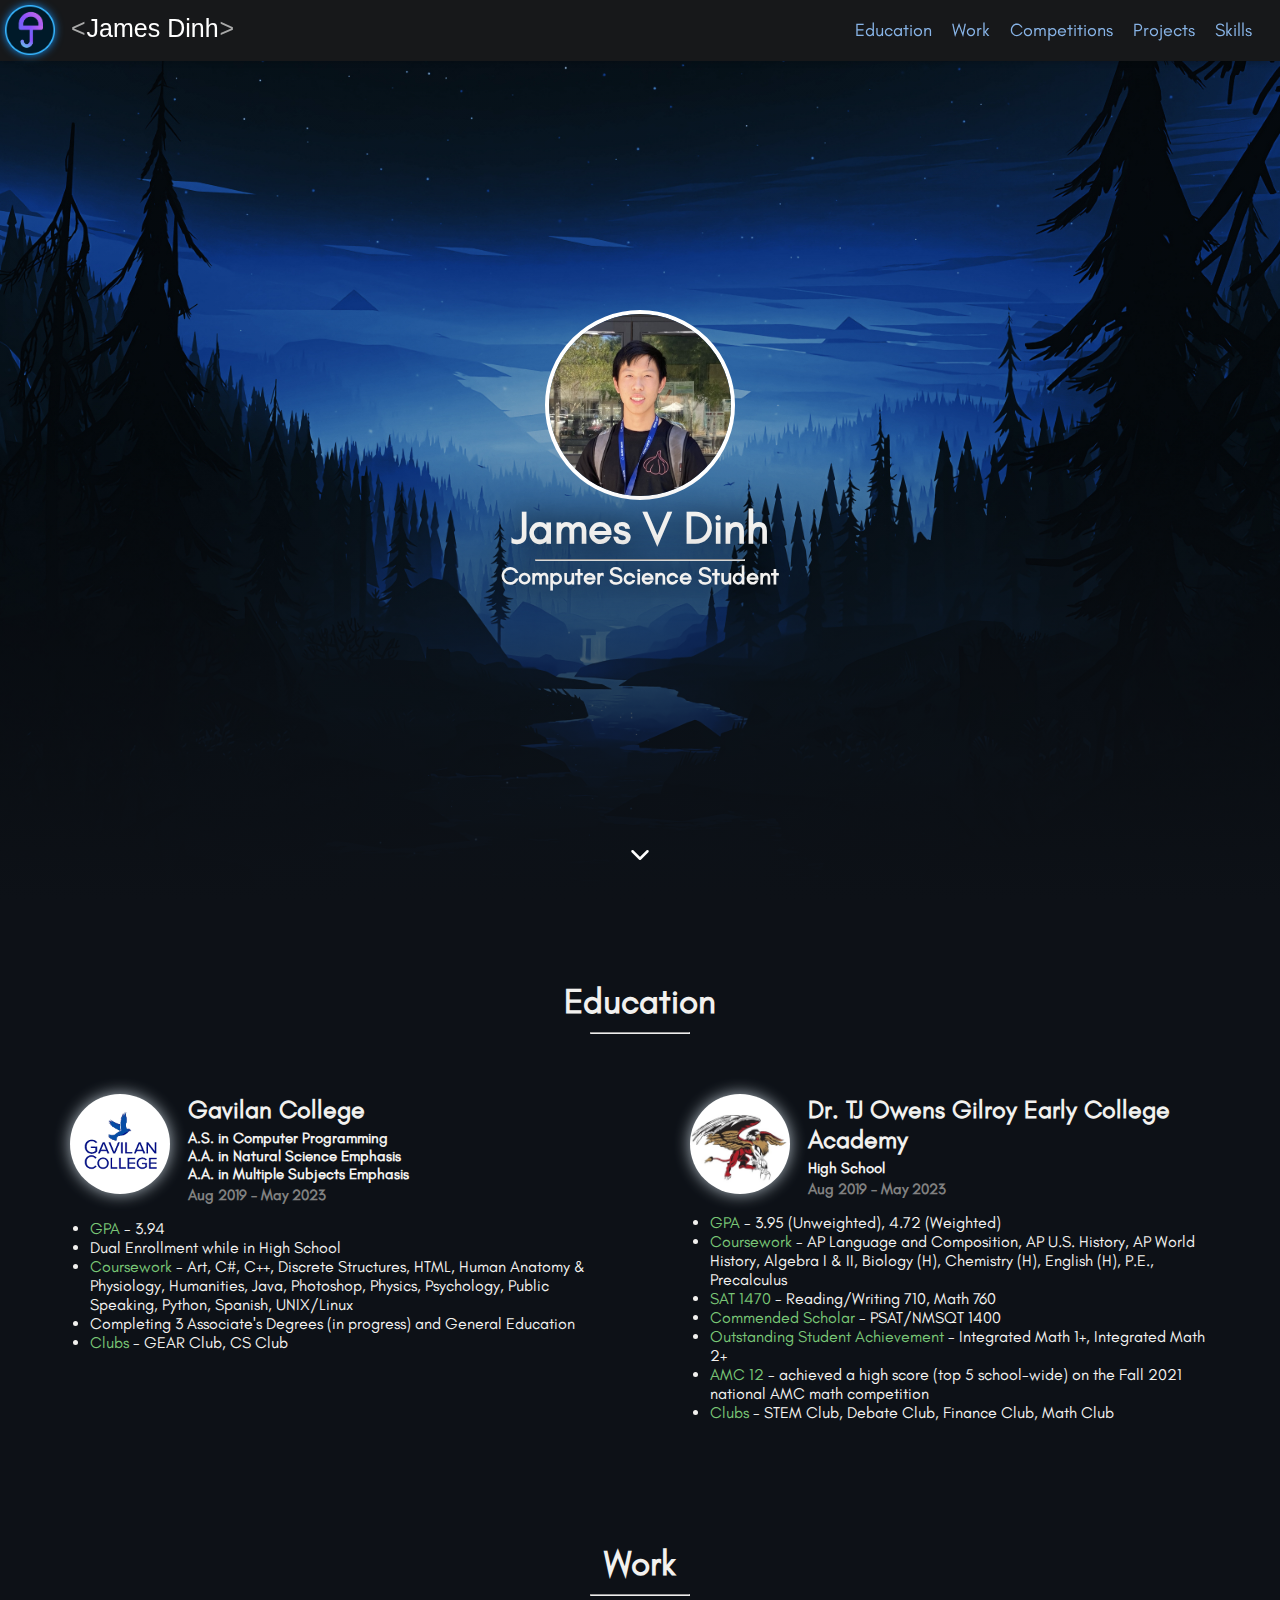
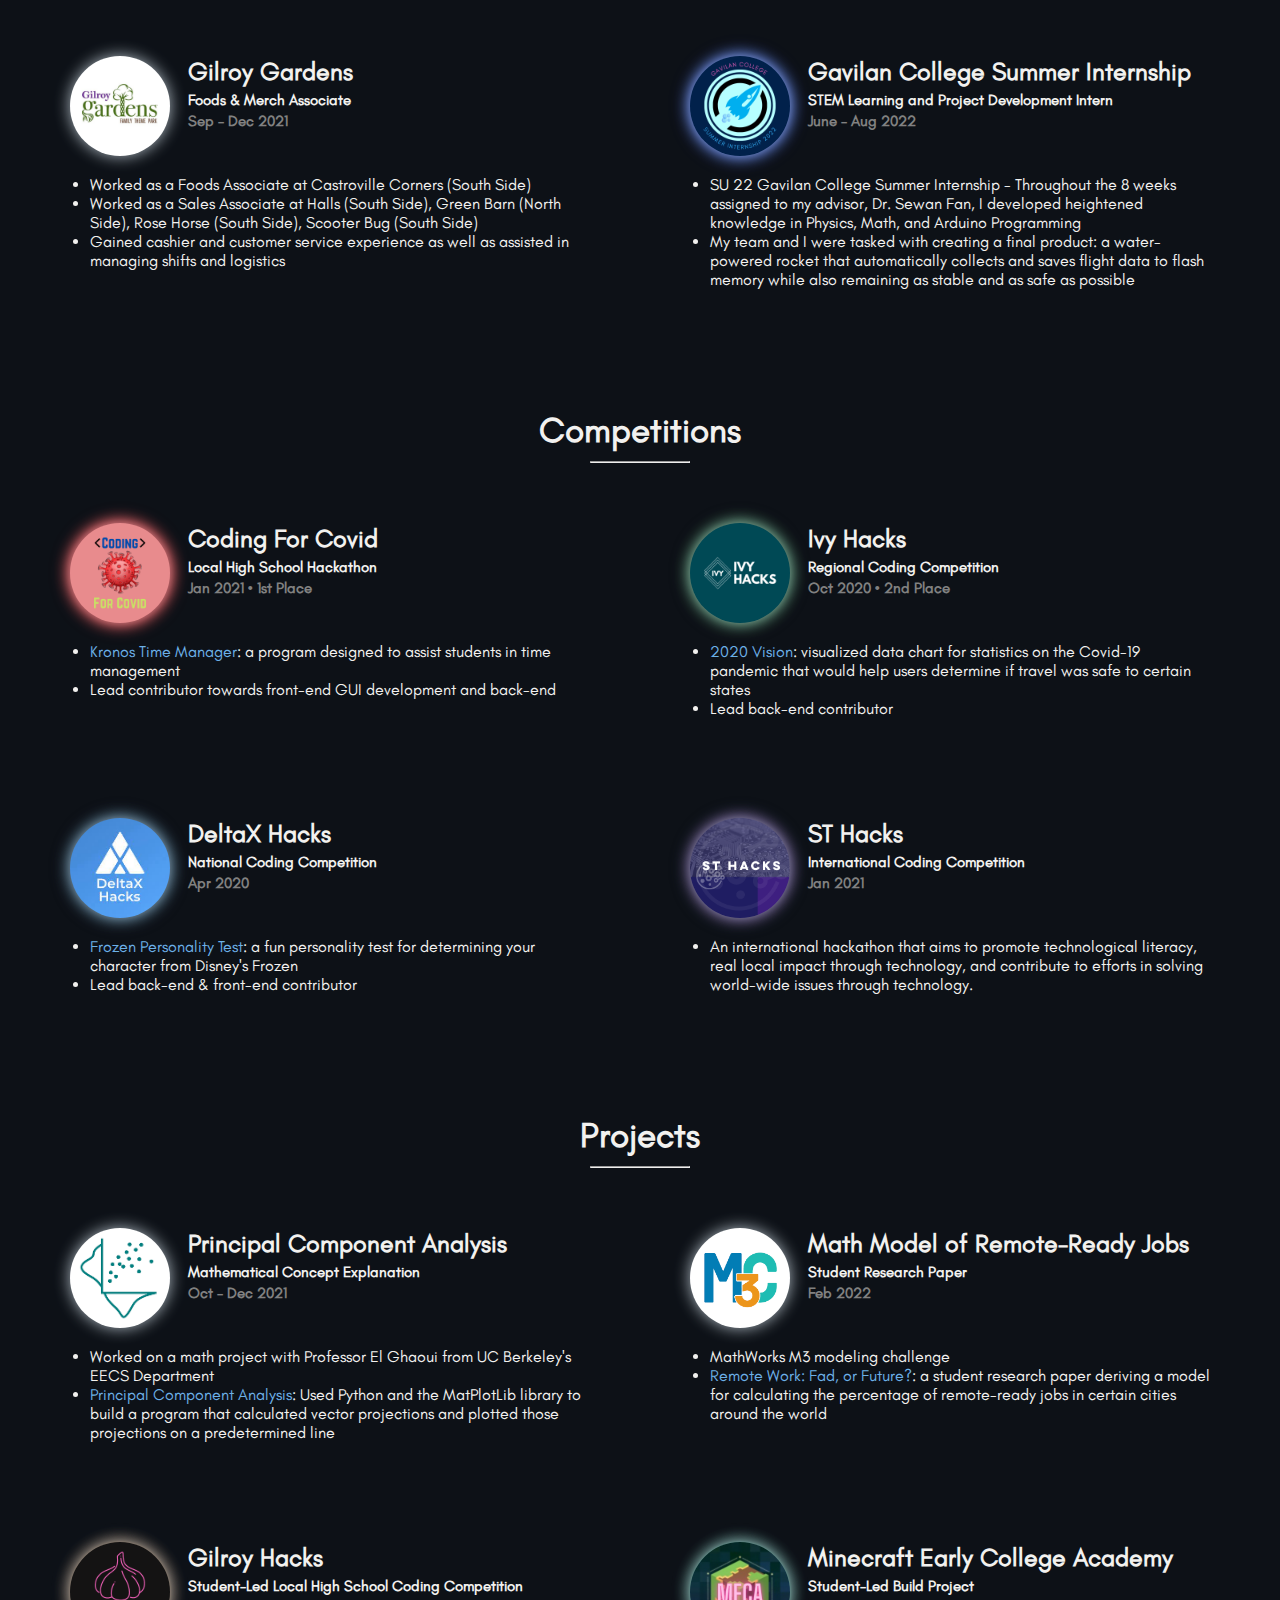
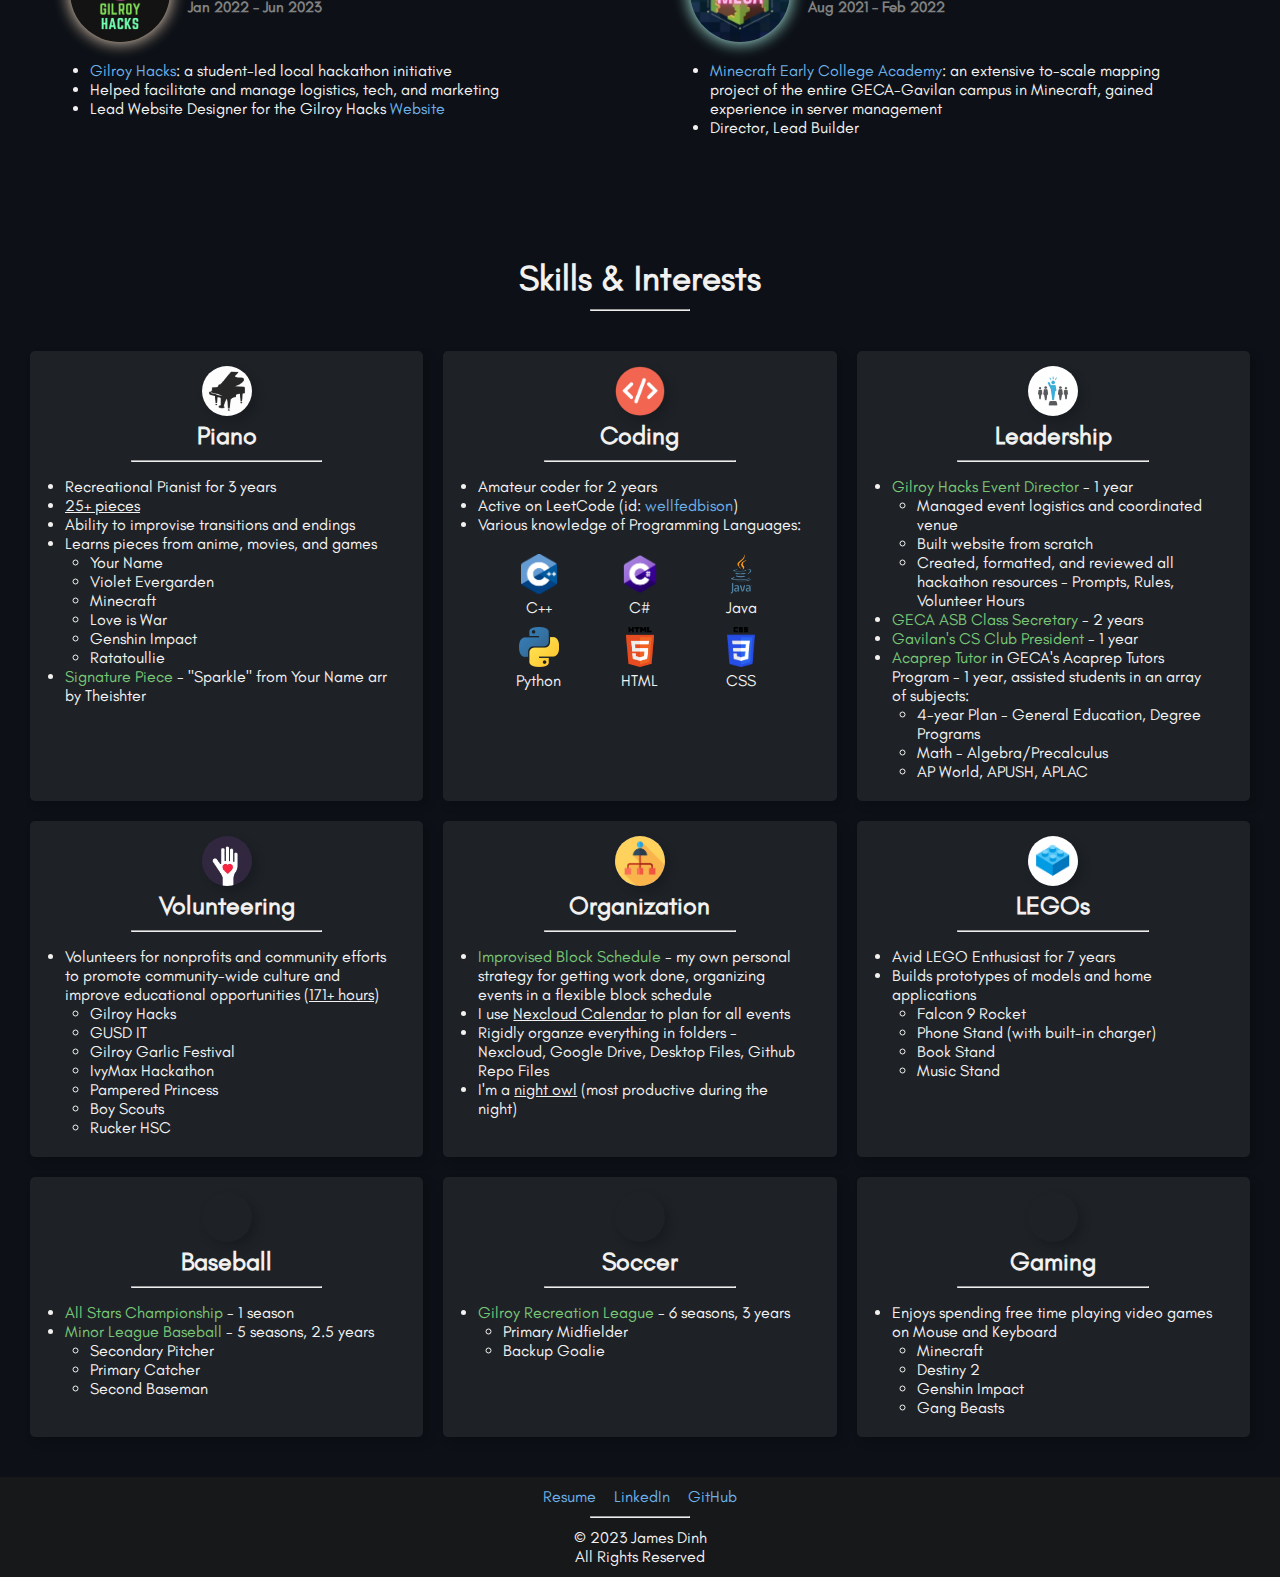
==== commit f93f09a0: "Updated content" ====
--- a/index.html
+++ b/index.html
@@ -85,11 +85,11 @@
                         <div class="article-title-box">
                             <h3 class="article-title">Gavilan College</h3>
                             <h4 class="article-subtitle">
-                                A.S. in Computer Programming (IP)<br>
-                                A.A. in Natural Science Emphasis (IP)<br>
-                                A.A. in Multiple Subjects Emphasis (IP)
+                                A.S. in Computer Programming<br>
+                                A.A. in Natural Science Emphasis<br>
+                                A.A. in Multiple Subjects Emphasis
                             </h4>
-                            <h5 class="article-date">Aug 2019 - Present</h5>
+                            <h5 class="article-date">Aug 2019 - May 2023</h5>
                         </div>
                     </div>
                     <div class="article-description">
@@ -110,7 +110,7 @@
                         <div class="article-title-box">
                             <h3 class="article-title">Dr. TJ Owens Gilroy Early College Academy</h3>
                             <h4 class="article-subtitle">High School</h4>
-                            <h5 class="article-date">Aug 2019 - Present</h5>
+                            <h5 class="article-date">Aug 2019 - May 2023</h5>
                         </div>
                     </div>
                     <div class="article-description">
@@ -118,6 +118,7 @@
                             <li><span class="description-header">GPA</span> - 3.95 (Unweighted), 4.72 (Weighted)</li>
                             <li><span class="description-header">Coursework</span> - AP Language and Composition, AP U.S. History, AP World History, Algebra I & II, Biology (H), Chemistry (H), English (H), P.E., Precalculus</li>
                             <li><span class="description-header">SAT 1470</span> - Reading/Writing 710, Math 760</li>
+                            <li><span class="description-header">Commended Scholar</span> - PSAT/NMSQT 1400</li>
                             <li><span class="description-header">Outstanding Student Achievement</span> - Integrated Math 1+, Integrated Math 2+</li>
                             <li><span class="description-header">AMC 12</span> - achieved a high score (top 5 school-wide) on the Fall 2021 national AMC math competition</li>
                             <li><span class="description-header">Clubs</span> - STEM Club, Debate Club, Finance Club, Math Club</li>
@@ -294,7 +295,7 @@
                         <div class="article-title-box">
                             <h3 class="article-title">Gilroy Hacks</h3>
                             <h4 class="article-subtitle">Student-Led Local High School Coding Competition</h4>
-                            <h5 class="article-date">Jan - Aug 2022</h5>
+                            <h5 class="article-date">Jan 2022 - Jun 2023</h5>
                         </div>
                     </div>
                     <div class="article-description">
@@ -483,9 +484,6 @@
                     <div class="card-description">
                         <ul>
                             <li><span class="description-header">All Stars Championship</span> - 1 season</li>
-                            <ul style="margin-left: 25px">
-                                <li>Rated #3 at batting (team)</li>
-                            </ul>
                             <li><span class="description-header">Minor League Baseball</span> - 5 seasons, 2.5 years
                                 <ul style="margin-left: 25px">
                                     <li>Secondary Pitcher</li>
--- a/css/jamesdinh.css
+++ b/css/jamesdinh.css
@@ -81,11 +81,11 @@
 
 .logo-container::after {
     content: 'Hi there! ^_^';
-    position: relative;
+    position: absolute;
     text-align: center;
     align-items: center;
-    right: 124px;
-    top: 23px;
+    left: 110px;
+    top: 43px;
     padding: 1px 7px;
     opacity: 1;
     background-color: #222429;
@@ -173,8 +173,11 @@
         grid-template-columns: repeat(2, 1fr) !important;
     }
 }
-@media (max-width: 270px) {
+@media (max-width: 300px) {
     #title {
+        display: none;
+    }
+    .logo-container::after {
         display: none;
     }
     .icon-gallery {
